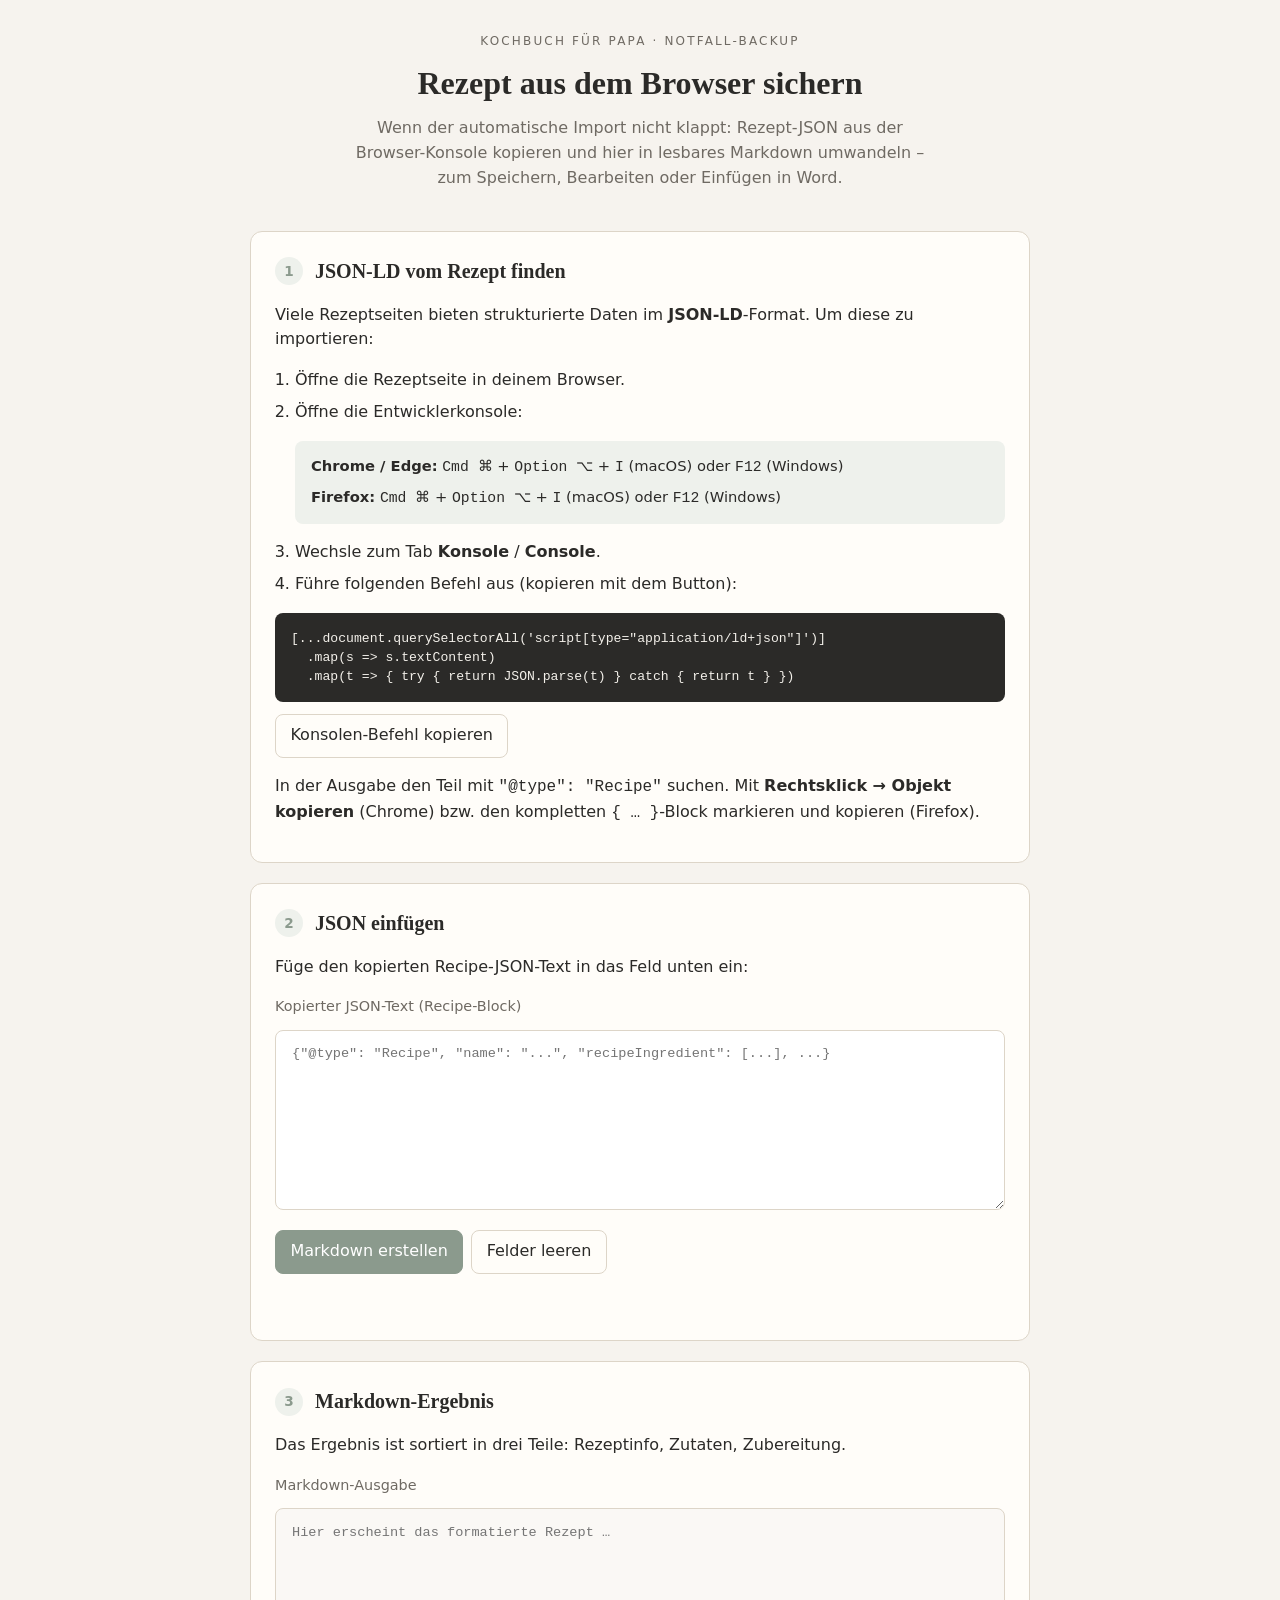
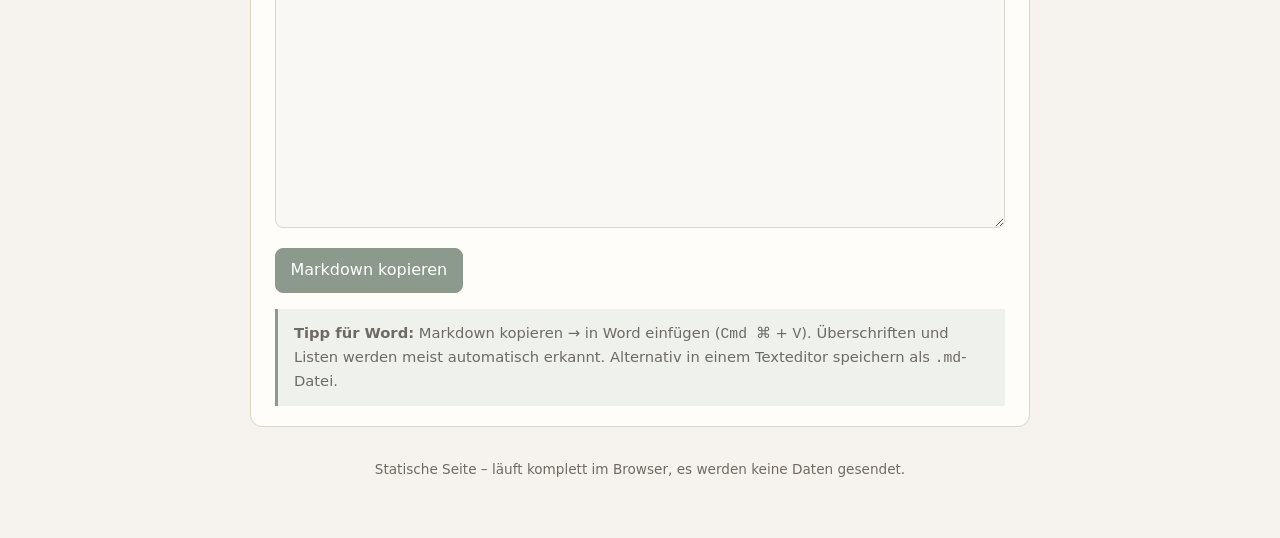
==== index.html @ ca0c9b5e "Rezept-Backup: JSON-LD zu Markdown im Browser. Statische Seite für GitHub Pages – ohne Backend, ohne" ====
<!DOCTYPE html>
<html lang="de">
<head>
  <meta charset="utf-8">
  <meta name="viewport" content="width=device-width, initial-scale=1">
  <title>Rezept-Backup – JSON zu Markdown</title>
  <meta name="description" content="Rezepte aus dem Browser als Markdown sichern – ohne Programmierkenntnisse.">
  <link rel="stylesheet" href="styles.css">
</head>
<body>
  <div class="page">
    <header>
      <p class="kicker">Kochbuch für Papa · Notfall-Backup</p>
      <h1>Rezept aus dem Browser sichern</h1>
      <p class="lead">
        Wenn der automatische Import nicht klappt: Rezept-JSON aus der Browser-Konsole kopieren
        und hier in lesbares Markdown umwandeln – zum Speichern, Bearbeiten oder Einfügen in Word.
      </p>
    </header>

    <section class="step-card" aria-labelledby="step1-title">
      <h2 id="step1-title"><span class="step-num">1</span> JSON-LD vom Rezept finden</h2>
      <p>
        Viele Rezeptseiten bieten strukturierte Daten im <strong>JSON-LD</strong>-Format.
        Um diese zu importieren:
      </p>
      <ol>
        <li>Öffne die Rezeptseite in deinem Browser.</li>
        <li>
          Öffne die Entwicklerkonsole:
          <div class="browser-hint">
            <div><strong>Chrome / Edge:</strong> <kbd>Cmd ⌘</kbd> + <kbd>Option ⌥</kbd> + <kbd>I</kbd> (macOS) oder <kbd>F12</kbd> (Windows)</div>
            <div><strong>Firefox:</strong> <kbd>Cmd ⌘</kbd> + <kbd>Option ⌥</kbd> + <kbd>I</kbd> (macOS) oder <kbd>F12</kbd> (Windows)</div>
          </div>
        </li>
        <li>Wechsle zum Tab <strong>Konsole</strong> / <strong>Console</strong>.</li>
        <li>Führe folgenden Befehl aus (kopieren mit dem Button):</li>
      </ol>
      <pre class="code-block" id="console-cmd">[...document.querySelectorAll('script[type="application/ld+json"]')]
  .map(s => s.textContent)
  .map(t => { try { return JSON.parse(t) } catch { return t } })</pre>
      <div class="copy-row">
        <button type="button" id="copy-cmd-btn">Konsolen-Befehl kopieren</button>
      </div>
      <p style="margin-top: 1rem;">
        In der Ausgabe den Teil mit <code>"@type": "Recipe"</code> suchen.
        Mit <strong>Rechtsklick → Objekt kopieren</strong> (Chrome) bzw. den kompletten
        <code>{ … }</code>-Block markieren und kopieren (Firefox).
      </p>
    </section>

    <section class="step-card" aria-labelledby="step2-title">
      <h2 id="step2-title"><span class="step-num">2</span> JSON einfügen</h2>
      <p>Füge den kopierten Recipe-JSON-Text in das Feld unten ein:</p>
      <label for="json-input">Kopierter JSON-Text (Recipe-Block)</label>
      <textarea id="json-input" placeholder='{"@type": "Recipe", "name": "...", "recipeIngredient": [...], ...}' spellcheck="false"></textarea>
      <div class="copy-row" style="margin-top: 0.75rem;">
        <button type="button" class="primary" id="convert-btn">Markdown erstellen</button>
        <button type="button" id="clear-btn">Felder leeren</button>
      </div>
      <p id="status" class="status" role="status" aria-live="polite"></p>
    </section>

    <section class="step-card" aria-labelledby="step3-title">
      <h2 id="step3-title"><span class="step-num">3</span> Markdown-Ergebnis</h2>
      <p>Das Ergebnis ist sortiert in drei Teile: Rezeptinfo, Zutaten, Zubereitung.</p>
      <label for="markdown-output">Markdown-Ausgabe</label>
      <textarea id="markdown-output" class="output" readonly placeholder="Hier erscheint das formatierte Rezept …" spellcheck="false"></textarea>
      <div class="copy-row" style="margin-top: 0.75rem;">
        <button type="button" class="primary" id="copy-md-btn">Markdown kopieren</button>
      </div>
      <div class="tip-box">
        <strong>Tipp für Word:</strong> Markdown kopieren → in Word einfügen (<kbd>Cmd ⌘</kbd> + <kbd>V</kbd>).
        Überschriften und Listen werden meist automatisch erkannt. Alternativ in einem
        Texteditor speichern als <code>.md</code>-Datei.
      </div>
    </section>

    <footer>
      Statische Seite – läuft komplett im Browser, es werden keine Daten gesendet.
    </footer>
  </div>
  <script src="app.js"></script>
</body>
</html>
---- styles.css ----
/* Rezept-Backup – skandinavisches, ruhiges Layout */

:root {
  --bg: #f6f3ee;
  --paper: #fffdf9;
  --ink: #2b2a28;
  --muted: #6f6a63;
  --accent: #8b9a8d;
  --line: #ddd5c8;
  --step: #eef1ec;
  --error: #9b4d4d;
  --ok: #5a735f;
}

* {
  box-sizing: border-box;
}

body {
  margin: 0;
  font-family: "Segoe UI", system-ui, -apple-system, sans-serif;
  font-size: 16px;
  line-height: 1.55;
  color: var(--ink);
  background: var(--bg);
}

.page {
  max-width: 820px;
  margin: 0 auto;
  padding: 2rem 1.25rem 4rem;
}

header {
  text-align: center;
  margin-bottom: 2.5rem;
}

header p.kicker {
  margin: 0 0 0.5rem;
  font-size: 0.75rem;
  letter-spacing: 0.18em;
  text-transform: uppercase;
  color: var(--muted);
}

header h1 {
  margin: 0 0 0.5rem;
  font-family: Georgia, "Times New Roman", serif;
  font-size: 2rem;
  font-weight: 600;
}

header .lead {
  margin: 0;
  color: var(--muted);
  max-width: 36rem;
  margin-inline: auto;
}

.step-card {
  background: var(--paper);
  border: 1px solid var(--line);
  border-radius: 12px;
  padding: 1.5rem 1.5rem 1.25rem;
  margin-bottom: 1.25rem;
}

.step-card h2 {
  margin: 0 0 1rem;
  font-family: Georgia, "Times New Roman", serif;
  font-size: 1.25rem;
  display: flex;
  align-items: center;
  gap: 0.75rem;
}

.step-num {
  display: inline-flex;
  align-items: center;
  justify-content: center;
  width: 1.75rem;
  height: 1.75rem;
  border-radius: 999px;
  background: var(--step);
  color: var(--accent);
  font-family: "Segoe UI", system-ui, sans-serif;
  font-size: 0.85rem;
  font-weight: 600;
  flex-shrink: 0;
}

.step-card ol,
.step-card ul {
  margin: 0.75rem 0 0;
  padding-left: 1.25rem;
}

.step-card li {
  margin-bottom: 0.45rem;
}

.browser-hint {
  display: grid;
  gap: 0.5rem;
  margin: 1rem 0;
  padding: 0.85rem 1rem;
  background: var(--step);
  border-radius: 8px;
  font-size: 0.92rem;
}

.browser-hint strong {
  color: var(--ink);
}

pre.code-block {
  margin: 1rem 0 0.75rem;
  padding: 1rem;
  background: #2b2a28;
  color: #f3f0ea;
  border-radius: 8px;
  overflow-x: auto;
  font-size: 0.82rem;
  line-height: 1.45;
}

.copy-row {
  display: flex;
  flex-wrap: wrap;
  gap: 0.5rem;
  margin-top: 0.5rem;
}

button {
  font: inherit;
  cursor: pointer;
  border: 1px solid var(--line);
  background: var(--paper);
  color: var(--ink);
  border-radius: 8px;
  padding: 0.55rem 0.9rem;
}

button.primary {
  background: var(--accent);
  border-color: var(--accent);
  color: #fff;
}

button:hover {
  filter: brightness(0.97);
}

button.primary:hover {
  filter: brightness(1.05);
}

textarea {
  width: 100%;
  min-height: 180px;
  margin-top: 0.75rem;
  padding: 0.85rem 1rem;
  border: 1px solid var(--line);
  border-radius: 8px;
  font-family: ui-monospace, "SF Mono", Menlo, monospace;
  font-size: 0.85rem;
  line-height: 1.45;
  resize: vertical;
  background: #fff;
}

textarea.output {
  min-height: 320px;
  background: #faf8f5;
}

label {
  display: block;
  margin-top: 0.75rem;
  font-size: 0.9rem;
  color: var(--muted);
}

.status {
  margin-top: 0.75rem;
  font-size: 0.9rem;
  min-height: 1.25rem;
}

.status.error {
  color: var(--error);
}

.status.ok {
  color: var(--ok);
}

.tip-box {
  margin-top: 1rem;
  padding: 0.85rem 1rem;
  border-left: 3px solid var(--accent);
  background: var(--step);
  font-size: 0.92rem;
  color: var(--muted);
}

footer {
  margin-top: 2rem;
  text-align: center;
  font-size: 0.85rem;
  color: var(--muted);
}

@media (max-width: 600px) {
  .page {
    padding-inline: 1rem;
  }

  header h1 {
    font-size: 1.6rem;
  }
}
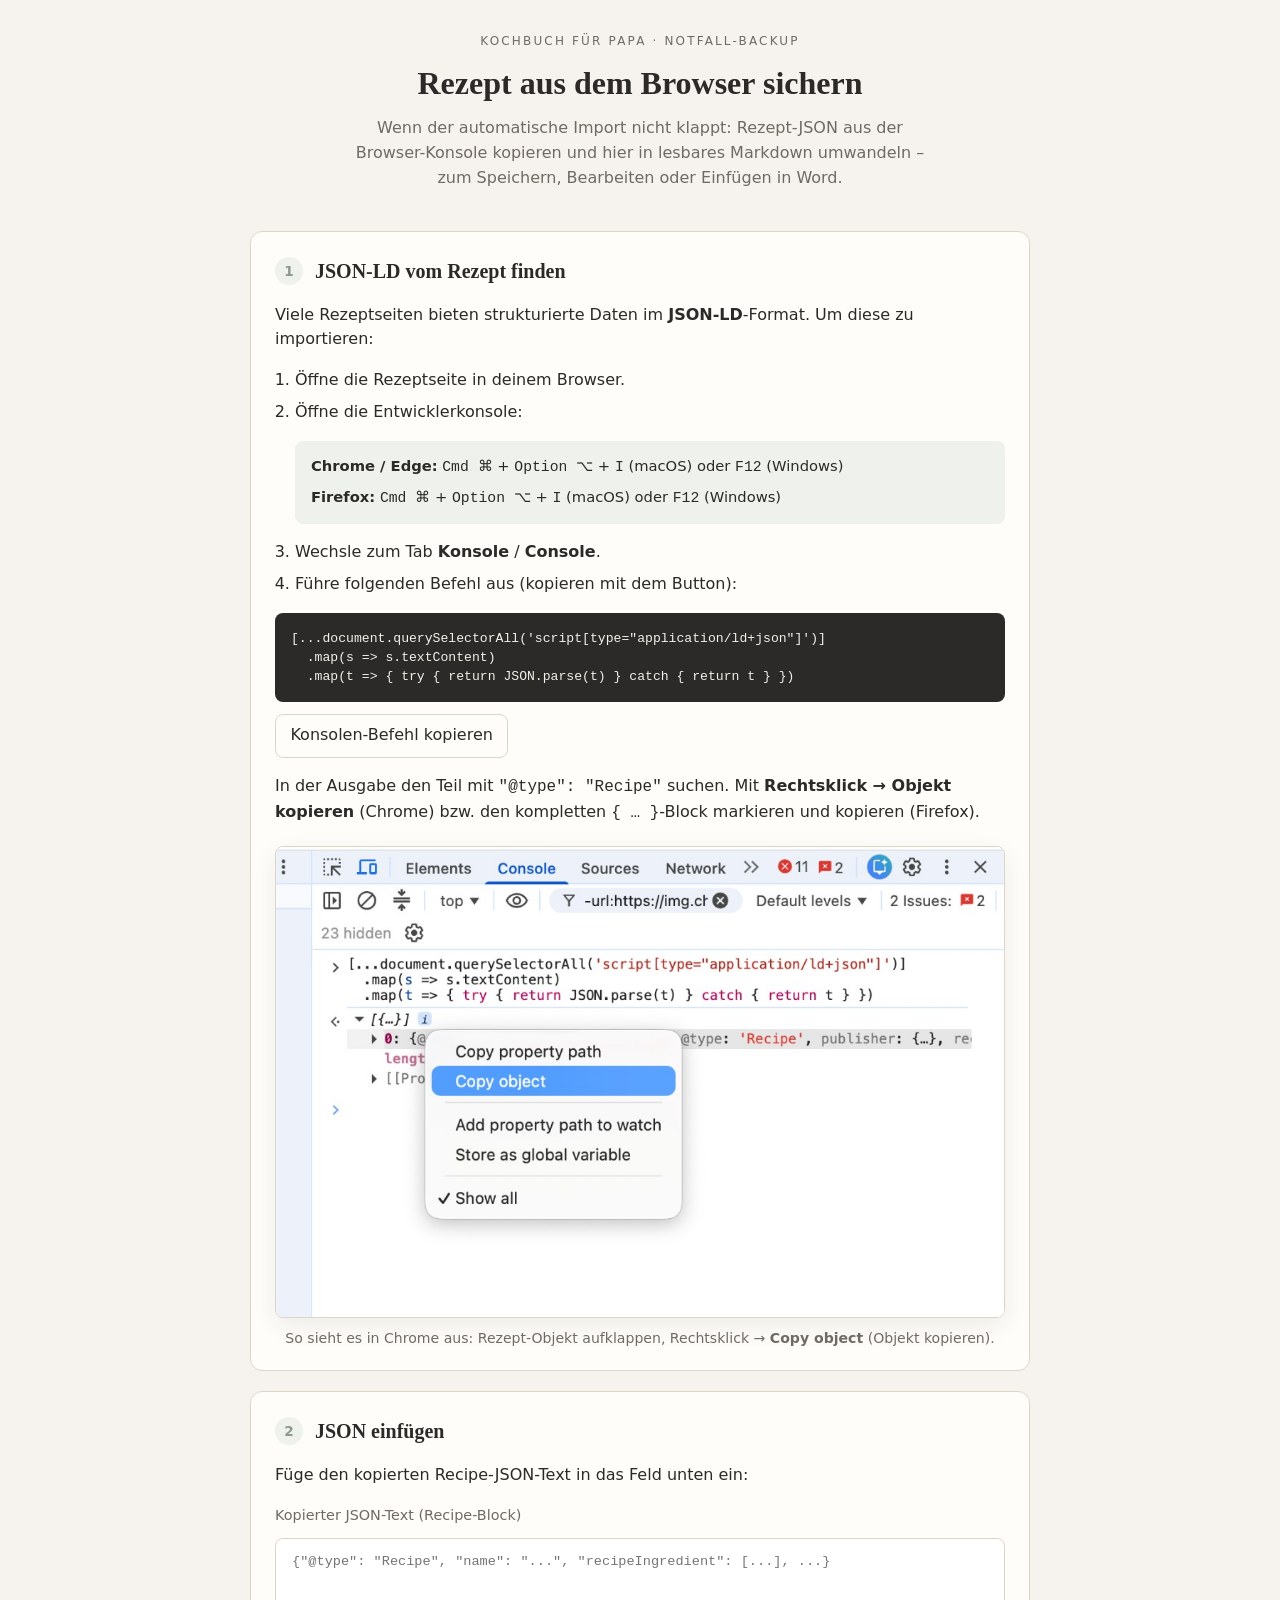
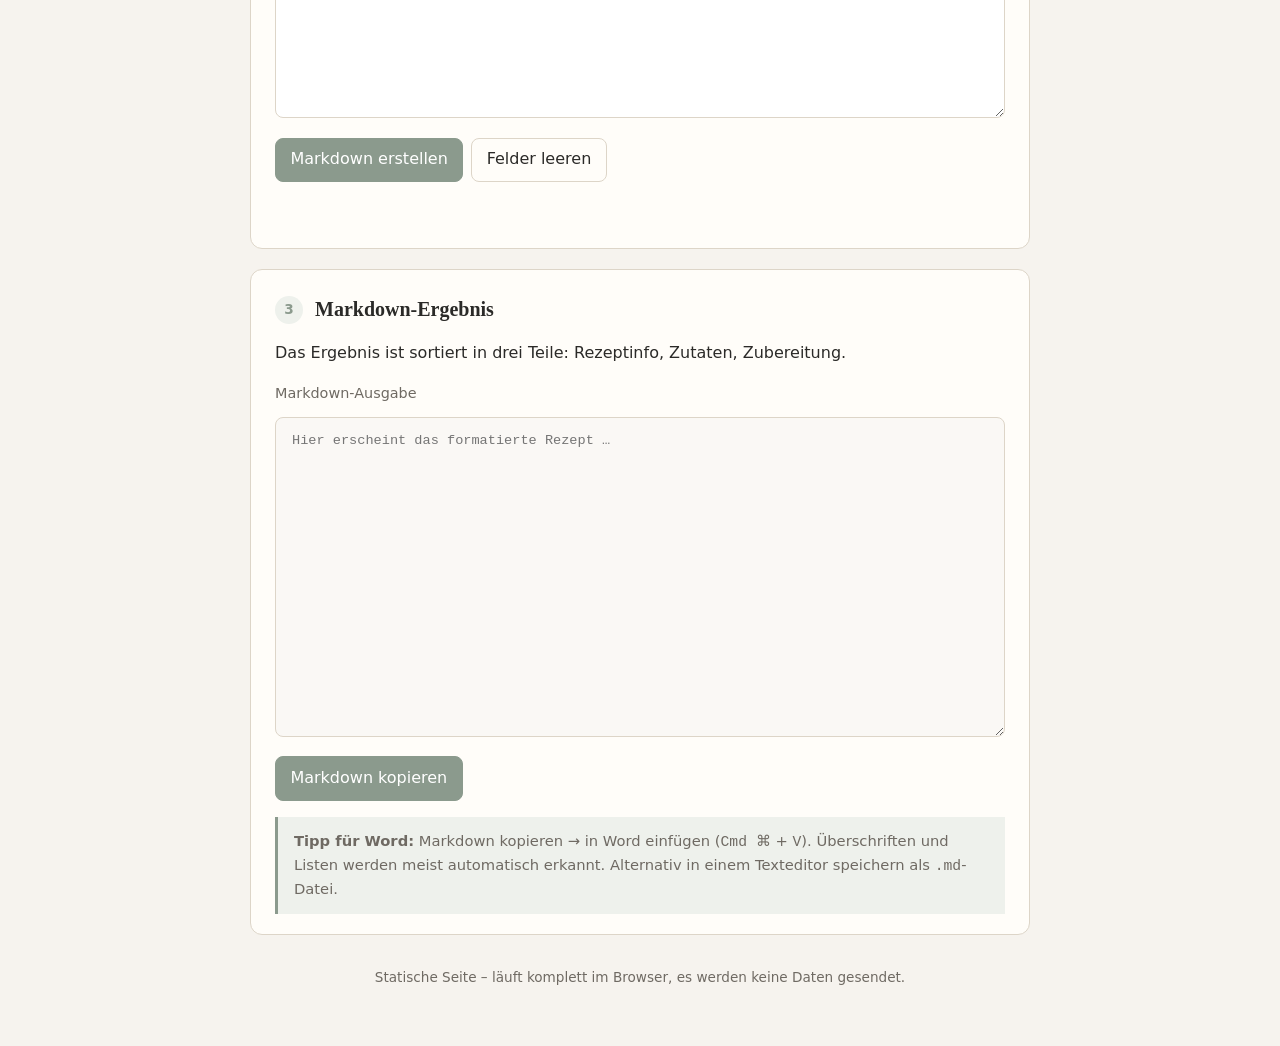
==== commit 5b4ed32d: "Screenshot zur Konsolen-Anleitung in Schritt 1 ergänzen. Zeigt visuell, wie das Rezept-Objekt per Re" ====
--- a/index.html
+++ b/index.html
@@ -47,6 +47,19 @@
         Mit <strong>Rechtsklick → Objekt kopieren</strong> (Chrome) bzw. den kompletten
         <code>{ … }</code>-Block markieren und kopieren (Firefox).
       </p>
+      <figure class="screenshot">
+        <img
+          src="images/konsole-kopieren.png"
+          alt="Chrome-Konsole: Rezept-Objekt aufklappen und per Rechtsklick „Copy object“ wählen"
+          width="1200"
+          height="675"
+          loading="lazy"
+        >
+        <figcaption>
+          So sieht es in Chrome aus: Rezept-Objekt aufklappen, Rechtsklick →
+          <strong>Copy object</strong> (Objekt kopieren).
+        </figcaption>
+      </figure>
     </section>
 
     <section class="step-card" aria-labelledby="step2-title">
--- a/styles.css
+++ b/styles.css
@@ -205,6 +205,27 @@
   color: var(--muted);
 }
 
+.screenshot {
+  margin: 1.25rem 0 0;
+  padding: 0;
+}
+
+.screenshot img {
+  display: block;
+  width: 100%;
+  height: auto;
+  border: 1px solid var(--line);
+  border-radius: 8px;
+  box-shadow: 0 8px 24px rgba(43, 42, 40, 0.08);
+}
+
+.screenshot figcaption {
+  margin-top: 0.65rem;
+  font-size: 0.88rem;
+  color: var(--muted);
+  text-align: center;
+}
+
 footer {
   margin-top: 2rem;
   text-align: center;
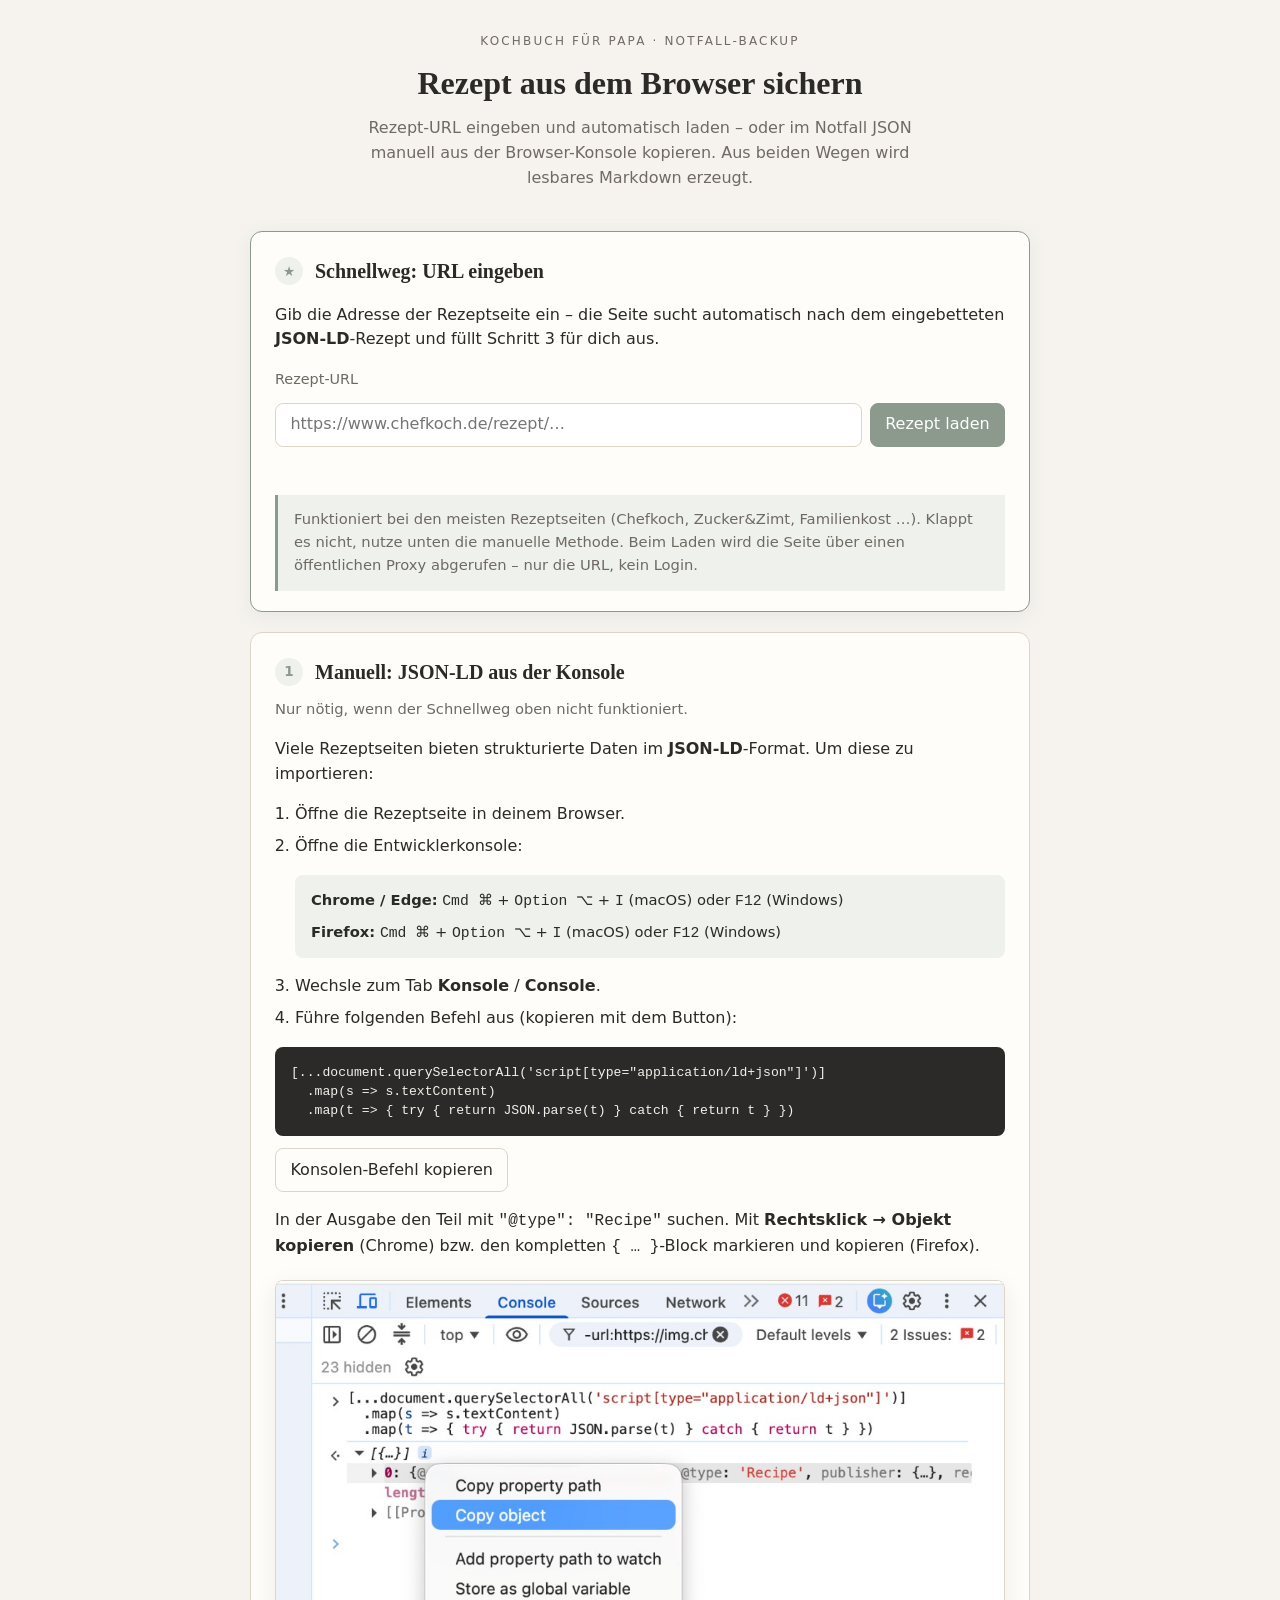
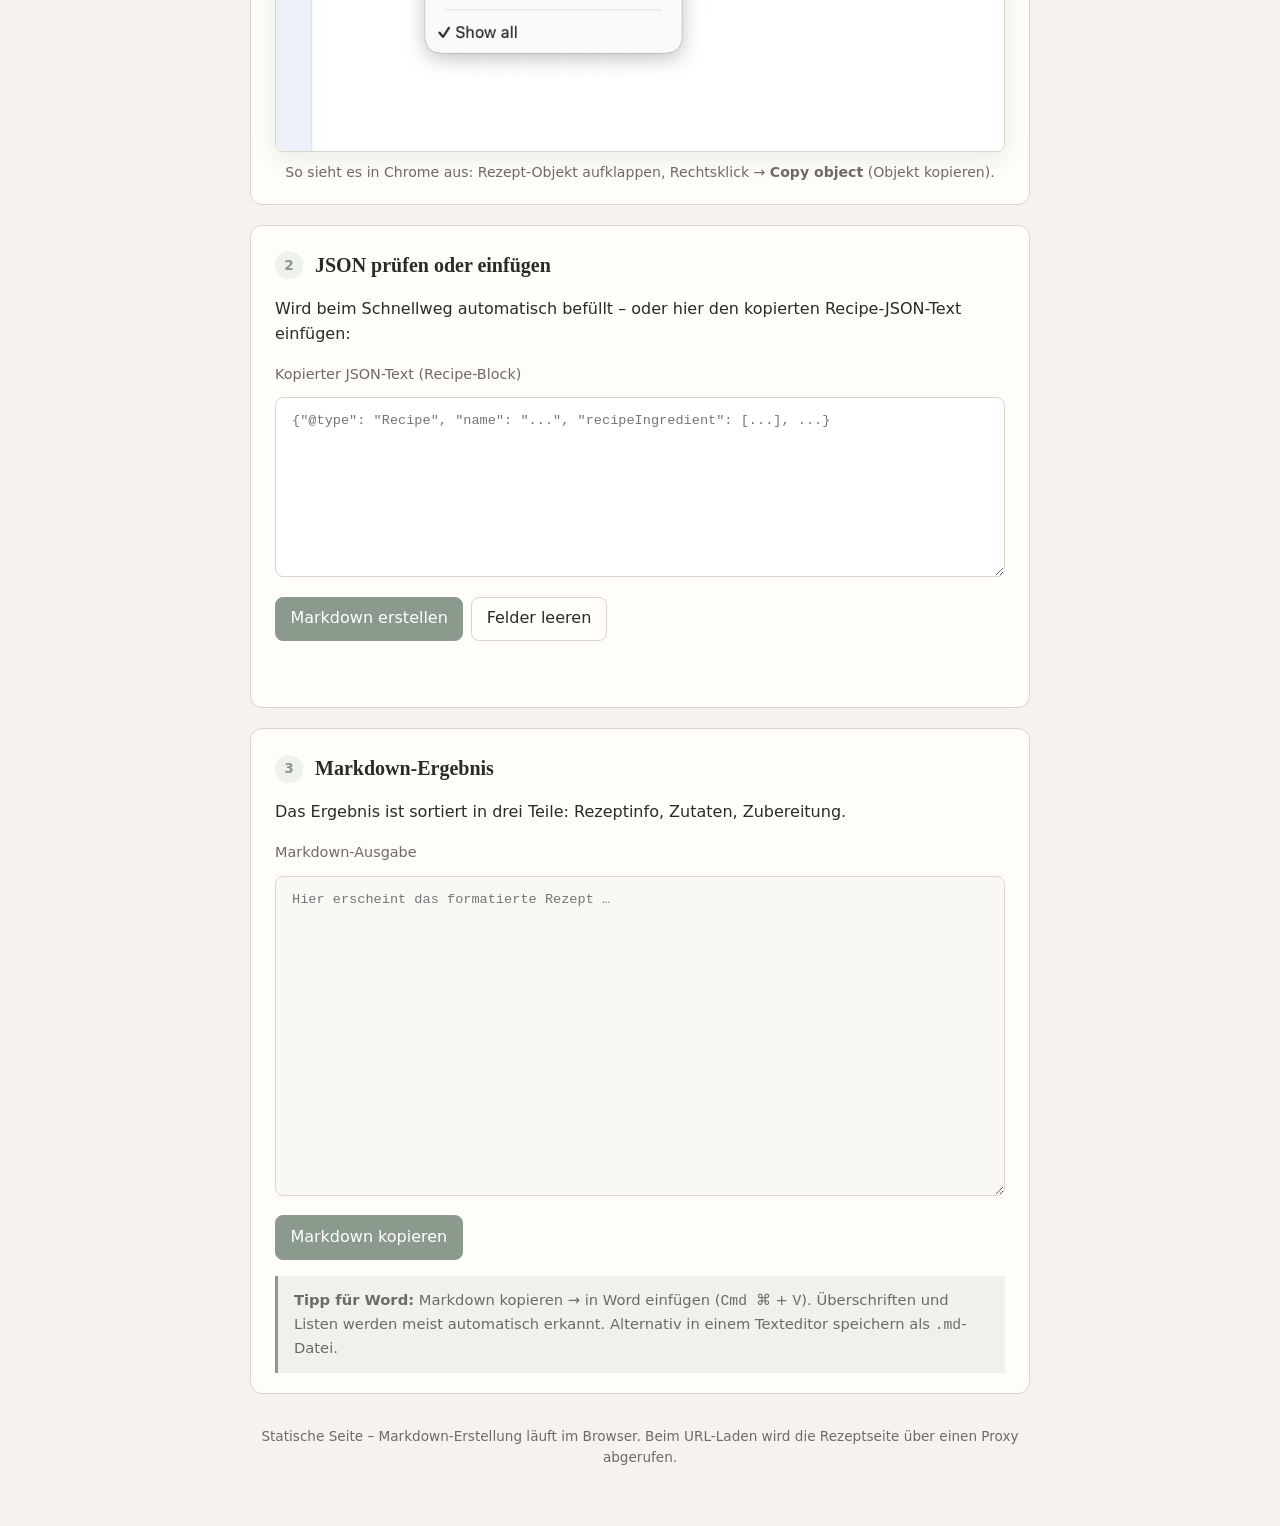
==== commit e91892ed: "URL-Schnellweg: Rezept automatisch aus Rezeptseite laden. Sucht JSON-LD per Proxy, füllt JSON-Feld u" ====
--- a/index.html
+++ b/index.html
@@ -13,13 +13,39 @@
       <p class="kicker">Kochbuch für Papa · Notfall-Backup</p>
       <h1>Rezept aus dem Browser sichern</h1>
       <p class="lead">
-        Wenn der automatische Import nicht klappt: Rezept-JSON aus der Browser-Konsole kopieren
-        und hier in lesbares Markdown umwandeln – zum Speichern, Bearbeiten oder Einfügen in Word.
+        Rezept-URL eingeben und automatisch laden – oder im Notfall JSON manuell aus der
+        Browser-Konsole kopieren. Aus beiden Wegen wird lesbares Markdown erzeugt.
       </p>
     </header>
 
+    <section class="step-card step-card-highlight" aria-labelledby="step-quick-title">
+      <h2 id="step-quick-title"><span class="step-num">★</span> Schnellweg: URL eingeben</h2>
+      <p>
+        Gib die Adresse der Rezeptseite ein – die Seite sucht automatisch nach dem
+        eingebetteten <strong>JSON-LD</strong>-Rezept und füllt Schritt 3 für dich aus.
+      </p>
+      <label for="url-input">Rezept-URL</label>
+      <div class="url-row">
+        <input
+          type="url"
+          id="url-input"
+          placeholder="https://www.chefkoch.de/rezept/…"
+          spellcheck="false"
+          inputmode="url"
+        >
+        <button type="button" class="primary" id="fetch-url-btn">Rezept laden</button>
+      </div>
+      <p id="url-status" class="status" role="status" aria-live="polite"></p>
+      <div class="tip-box">
+        Funktioniert bei den meisten Rezeptseiten (Chefkoch, Zucker&Zimt, Familienkost …).
+        Klappt es nicht, nutze unten die manuelle Methode. Beim Laden wird die Seite über
+        einen öffentlichen Proxy abgerufen – nur die URL, kein Login.
+      </div>
+    </section>
+
     <section class="step-card" aria-labelledby="step1-title">
-      <h2 id="step1-title"><span class="step-num">1</span> JSON-LD vom Rezept finden</h2>
+      <h2 id="step1-title"><span class="step-num">1</span> Manuell: JSON-LD aus der Konsole</h2>
+      <p class="step-note">Nur nötig, wenn der Schnellweg oben nicht funktioniert.</p>
       <p>
         Viele Rezeptseiten bieten strukturierte Daten im <strong>JSON-LD</strong>-Format.
         Um diese zu importieren:
@@ -51,8 +77,6 @@
         <img
           src="images/konsole-kopieren.png"
           alt="Chrome-Konsole: Rezept-Objekt aufklappen und per Rechtsklick „Copy object“ wählen"
-          width="1200"
-          height="675"
           loading="lazy"
         >
         <figcaption>
@@ -63,8 +87,8 @@
     </section>
 
     <section class="step-card" aria-labelledby="step2-title">
-      <h2 id="step2-title"><span class="step-num">2</span> JSON einfügen</h2>
-      <p>Füge den kopierten Recipe-JSON-Text in das Feld unten ein:</p>
+      <h2 id="step2-title"><span class="step-num">2</span> JSON prüfen oder einfügen</h2>
+      <p>Wird beim Schnellweg automatisch befüllt – oder hier den kopierten Recipe-JSON-Text einfügen:</p>
       <label for="json-input">Kopierter JSON-Text (Recipe-Block)</label>
       <textarea id="json-input" placeholder='{"@type": "Recipe", "name": "...", "recipeIngredient": [...], ...}' spellcheck="false"></textarea>
       <div class="copy-row" style="margin-top: 0.75rem;">
@@ -90,7 +114,8 @@
     </section>
 
     <footer>
-      Statische Seite – läuft komplett im Browser, es werden keine Daten gesendet.
+      Statische Seite – Markdown-Erstellung läuft im Browser. Beim URL-Laden wird die
+      Rezeptseite über einen Proxy abgerufen.
     </footer>
   </div>
   <script src="app.js"></script>
--- a/styles.css
+++ b/styles.css
@@ -64,6 +64,48 @@
   border-radius: 12px;
   padding: 1.5rem 1.5rem 1.25rem;
   margin-bottom: 1.25rem;
+}
+
+.step-card-highlight {
+  border-color: var(--accent);
+  box-shadow: 0 4px 18px rgba(139, 154, 141, 0.12);
+}
+
+.step-note {
+  margin: -0.35rem 0 0.75rem;
+  font-size: 0.92rem;
+  color: var(--muted);
+}
+
+.url-row {
+  display: flex;
+  flex-wrap: wrap;
+  gap: 0.5rem;
+  margin-top: 0.75rem;
+}
+
+.url-row input {
+  flex: 1 1 16rem;
+  min-width: 0;
+  padding: 0.55rem 0.9rem;
+  border: 1px solid var(--line);
+  border-radius: 8px;
+  font: inherit;
+  background: #fff;
+}
+
+.url-row input:focus {
+  outline: 2px solid rgba(139, 154, 141, 0.35);
+  border-color: var(--accent);
+}
+
+.url-row button {
+  flex: 0 0 auto;
+}
+
+button:disabled {
+  opacity: 0.65;
+  cursor: wait;
 }
 
 .step-card h2 {
@@ -208,11 +250,13 @@
 .screenshot {
   margin: 1.25rem 0 0;
   padding: 0;
+  max-width: 100%;
 }
 
 .screenshot img {
   display: block;
-  width: 100%;
+  max-width: 100%;
+  width: auto;
   height: auto;
   border: 1px solid var(--line);
   border-radius: 8px;
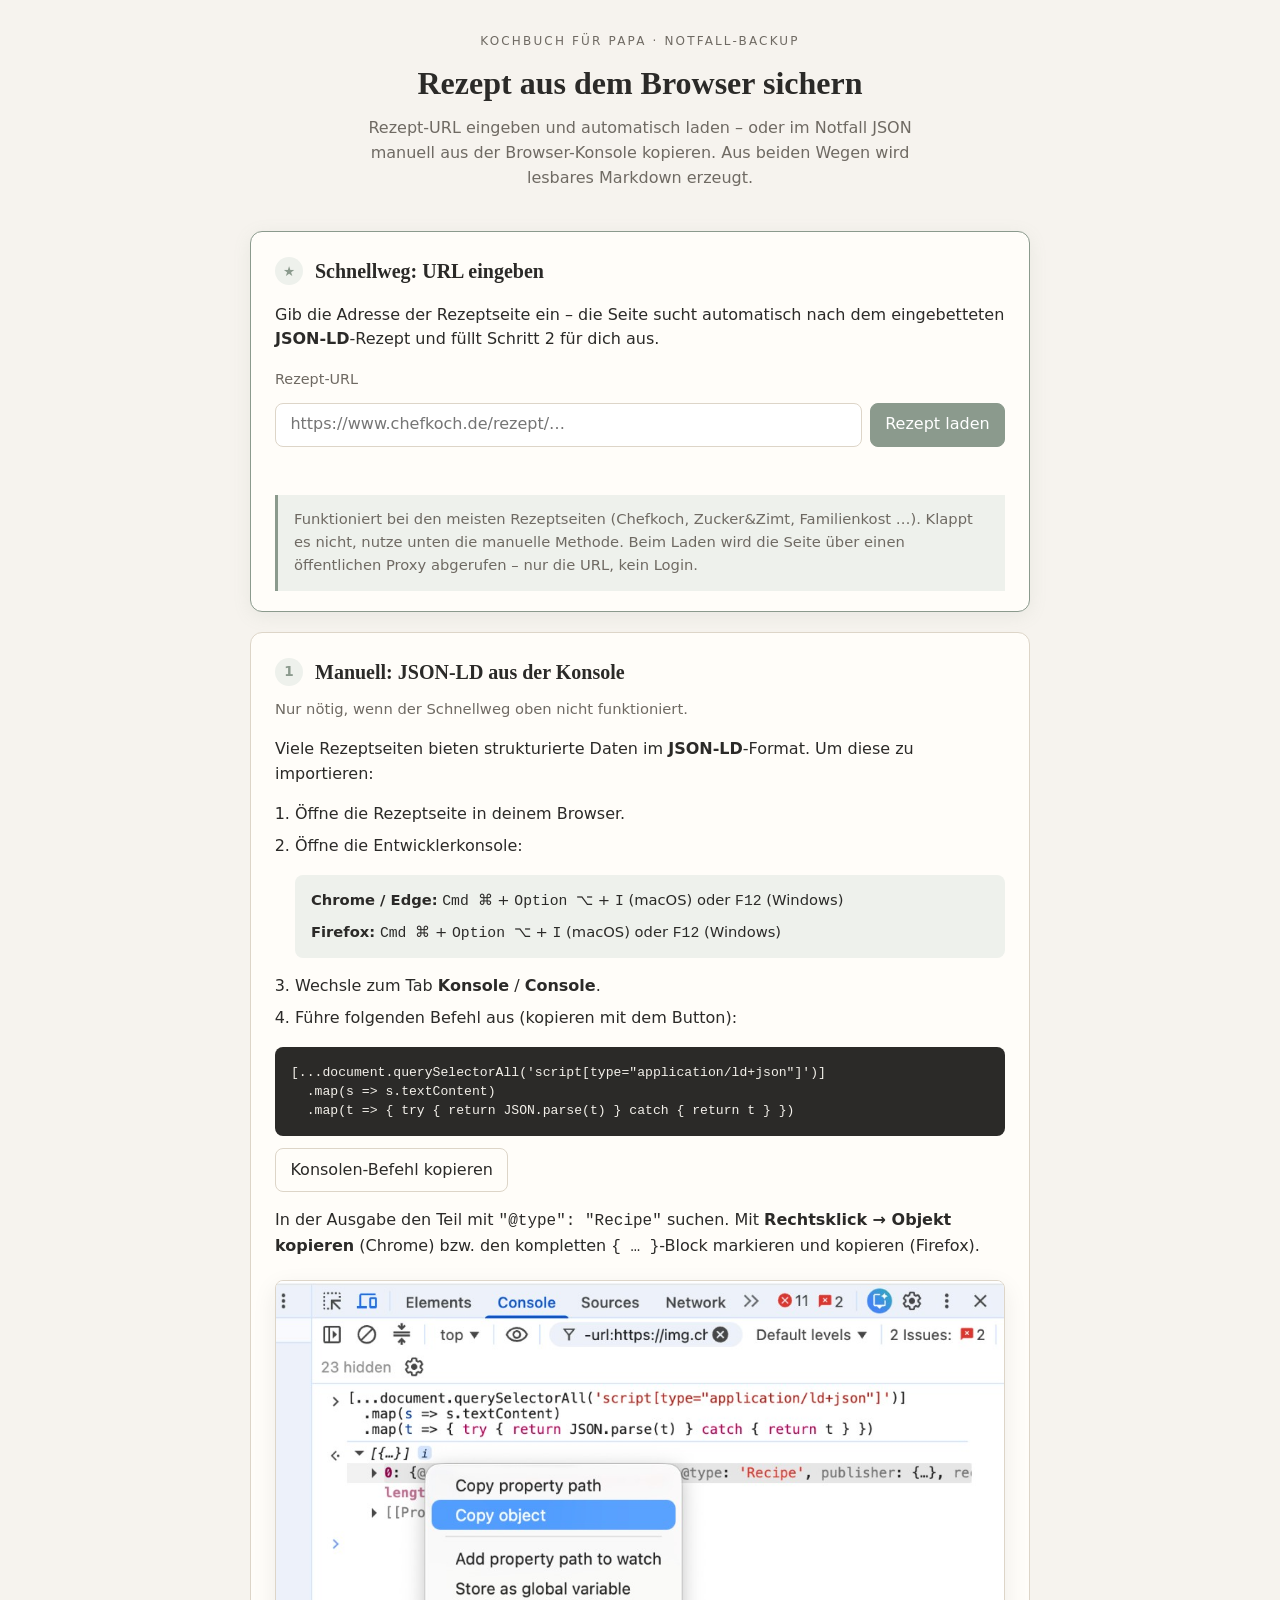
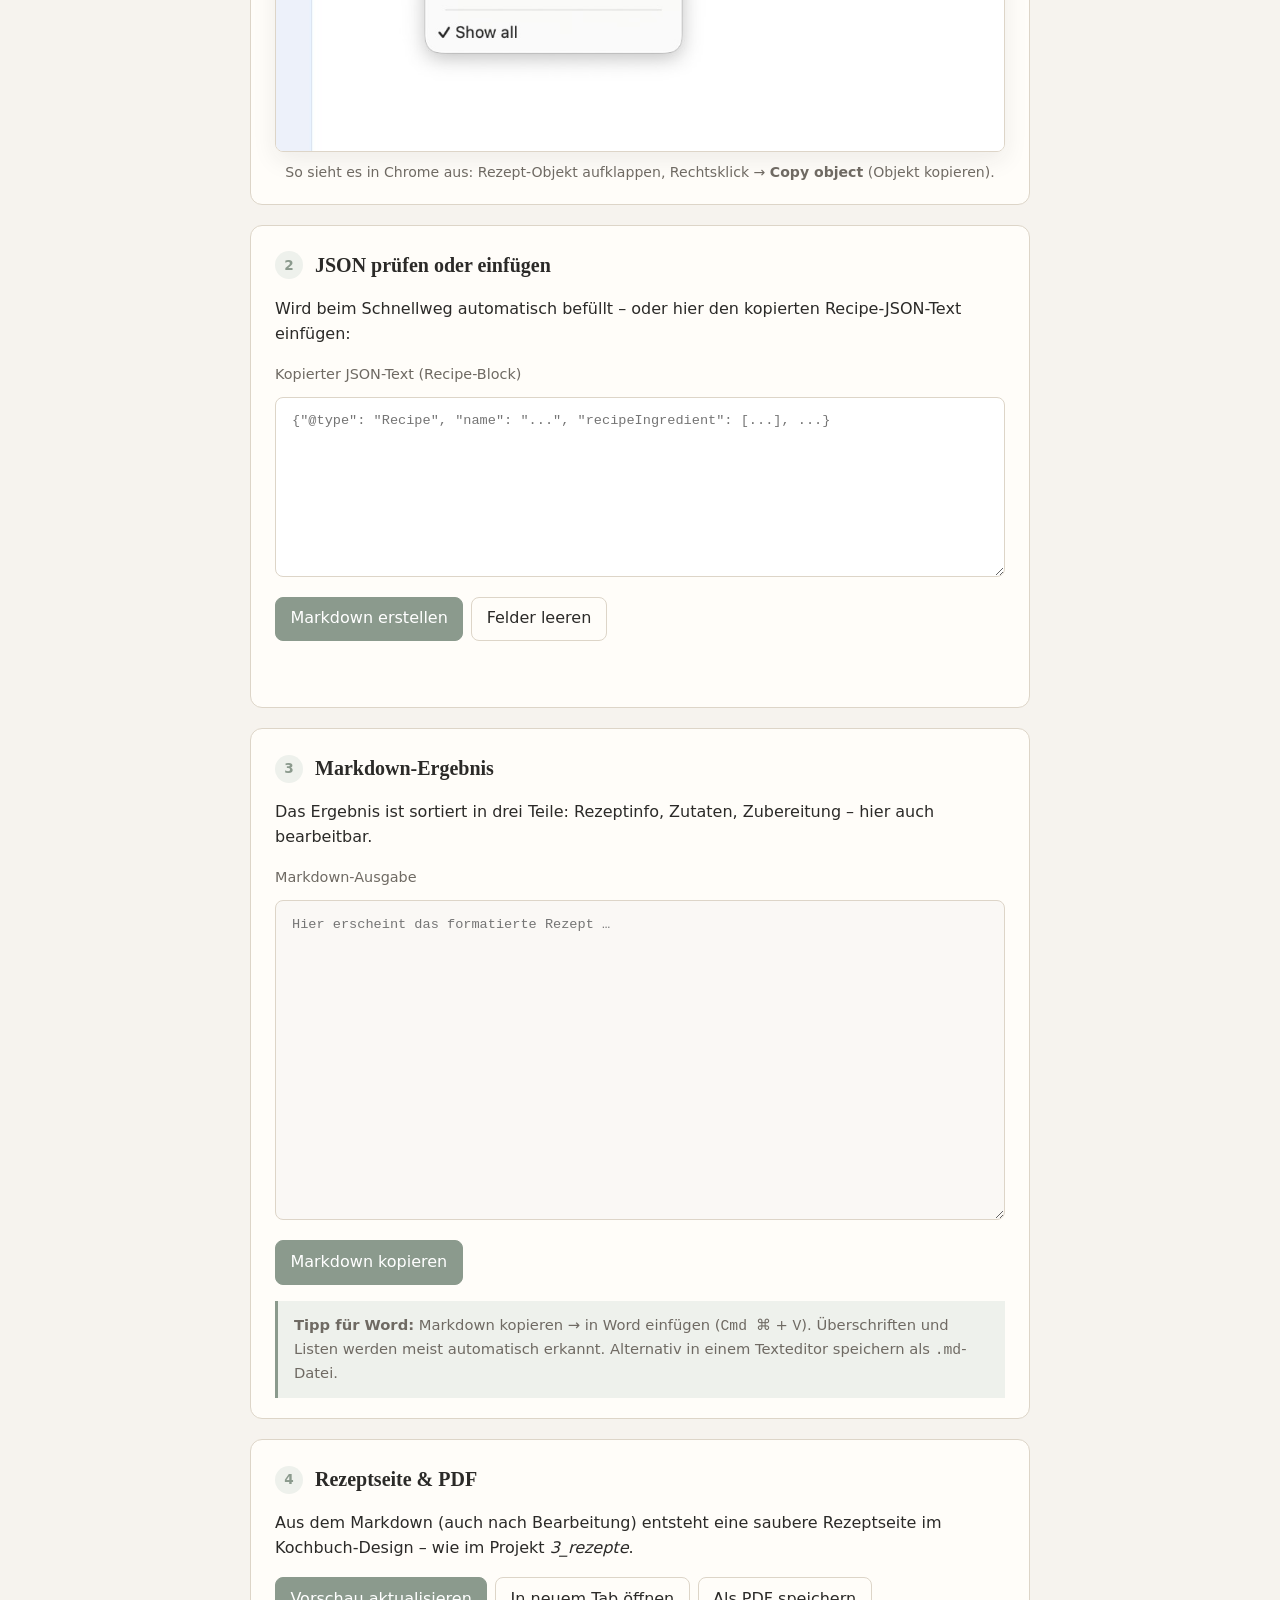
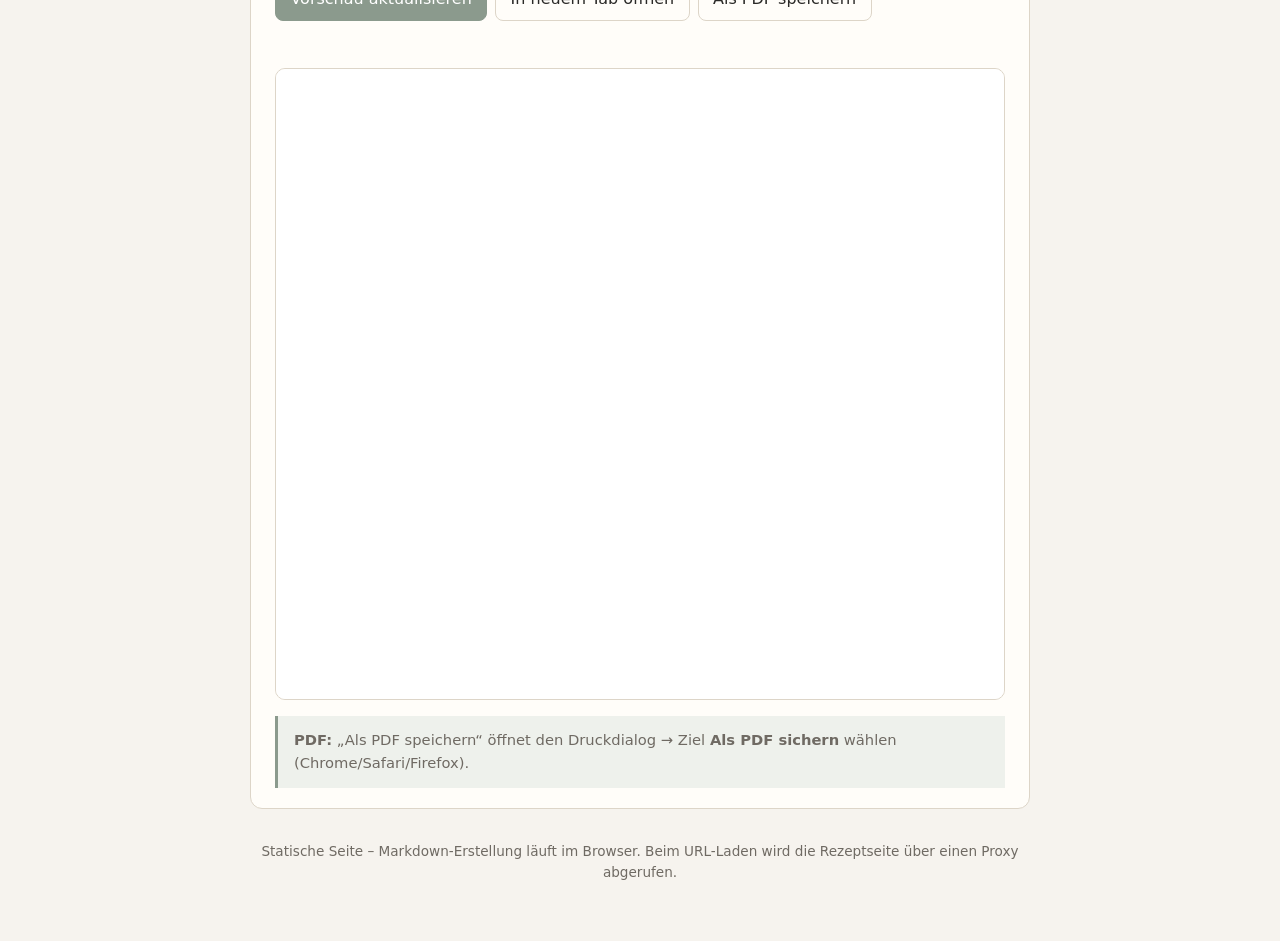
==== commit 1486fa7d: "Schritt 4: Rezeptvorschau und PDF-Export aus Markdown. Rendert bearbeitetes Markdown als Kochbuch-Se" ====
--- a/index.html
+++ b/index.html
@@ -22,7 +22,7 @@
       <h2 id="step-quick-title"><span class="step-num">★</span> Schnellweg: URL eingeben</h2>
       <p>
         Gib die Adresse der Rezeptseite ein – die Seite sucht automatisch nach dem
-        eingebetteten <strong>JSON-LD</strong>-Rezept und füllt Schritt 3 für dich aus.
+        eingebetteten <strong>JSON-LD</strong>-Rezept und füllt Schritt 2 für dich aus.
       </p>
       <label for="url-input">Rezept-URL</label>
       <div class="url-row">
@@ -100,9 +100,9 @@
 
     <section class="step-card" aria-labelledby="step3-title">
       <h2 id="step3-title"><span class="step-num">3</span> Markdown-Ergebnis</h2>
-      <p>Das Ergebnis ist sortiert in drei Teile: Rezeptinfo, Zutaten, Zubereitung.</p>
+      <p>Das Ergebnis ist sortiert in drei Teile: Rezeptinfo, Zutaten, Zubereitung – hier auch bearbeitbar.</p>
       <label for="markdown-output">Markdown-Ausgabe</label>
-      <textarea id="markdown-output" class="output" readonly placeholder="Hier erscheint das formatierte Rezept …" spellcheck="false"></textarea>
+      <textarea id="markdown-output" class="output" placeholder="Hier erscheint das formatierte Rezept …" spellcheck="false"></textarea>
       <div class="copy-row" style="margin-top: 0.75rem;">
         <button type="button" class="primary" id="copy-md-btn">Markdown kopieren</button>
       </div>
@@ -113,11 +113,37 @@
       </div>
     </section>
 
+    <section class="step-card" aria-labelledby="step4-title">
+      <h2 id="step4-title"><span class="step-num">4</span> Rezeptseite &amp; PDF</h2>
+      <p>
+        Aus dem Markdown (auch nach Bearbeitung) entsteht eine saubere Rezeptseite im
+        Kochbuch-Design – wie im Projekt <em>3_rezepte</em>.
+      </p>
+      <div class="copy-row">
+        <button type="button" class="primary" id="preview-update-btn">Vorschau aktualisieren</button>
+        <button type="button" id="preview-tab-btn">In neuem Tab öffnen</button>
+        <button type="button" id="preview-pdf-btn">Als PDF speichern</button>
+      </div>
+      <p id="preview-status" class="status" role="status" aria-live="polite"></p>
+      <div class="preview-frame-wrap">
+        <iframe
+          id="preview-frame"
+          title="Rezeptvorschau"
+          sandbox="allow-same-origin allow-modals"
+        ></iframe>
+      </div>
+      <div class="tip-box">
+        <strong>PDF:</strong> „Als PDF speichern“ öffnet den Druckdialog → Ziel
+        <strong>Als PDF sichern</strong> wählen (Chrome/Safari/Firefox).
+      </div>
+    </section>
+
     <footer>
       Statische Seite – Markdown-Erstellung läuft im Browser. Beim URL-Laden wird die
       Rezeptseite über einen Proxy abgerufen.
     </footer>
   </div>
+  <script src="preview.js"></script>
   <script src="app.js"></script>
 </body>
 </html>
--- a/styles.css
+++ b/styles.css
@@ -270,6 +270,24 @@
   text-align: center;
 }
 
+.preview-frame-wrap {
+  margin-top: 0.85rem;
+  border: 1px solid var(--line);
+  border-radius: 10px;
+  overflow: hidden;
+  background: #faf8f5;
+  min-height: 420px;
+}
+
+#preview-frame {
+  display: block;
+  width: 100%;
+  min-height: 420px;
+  height: 70vh;
+  border: 0;
+  background: #fff;
+}
+
 footer {
   margin-top: 2rem;
   text-align: center;
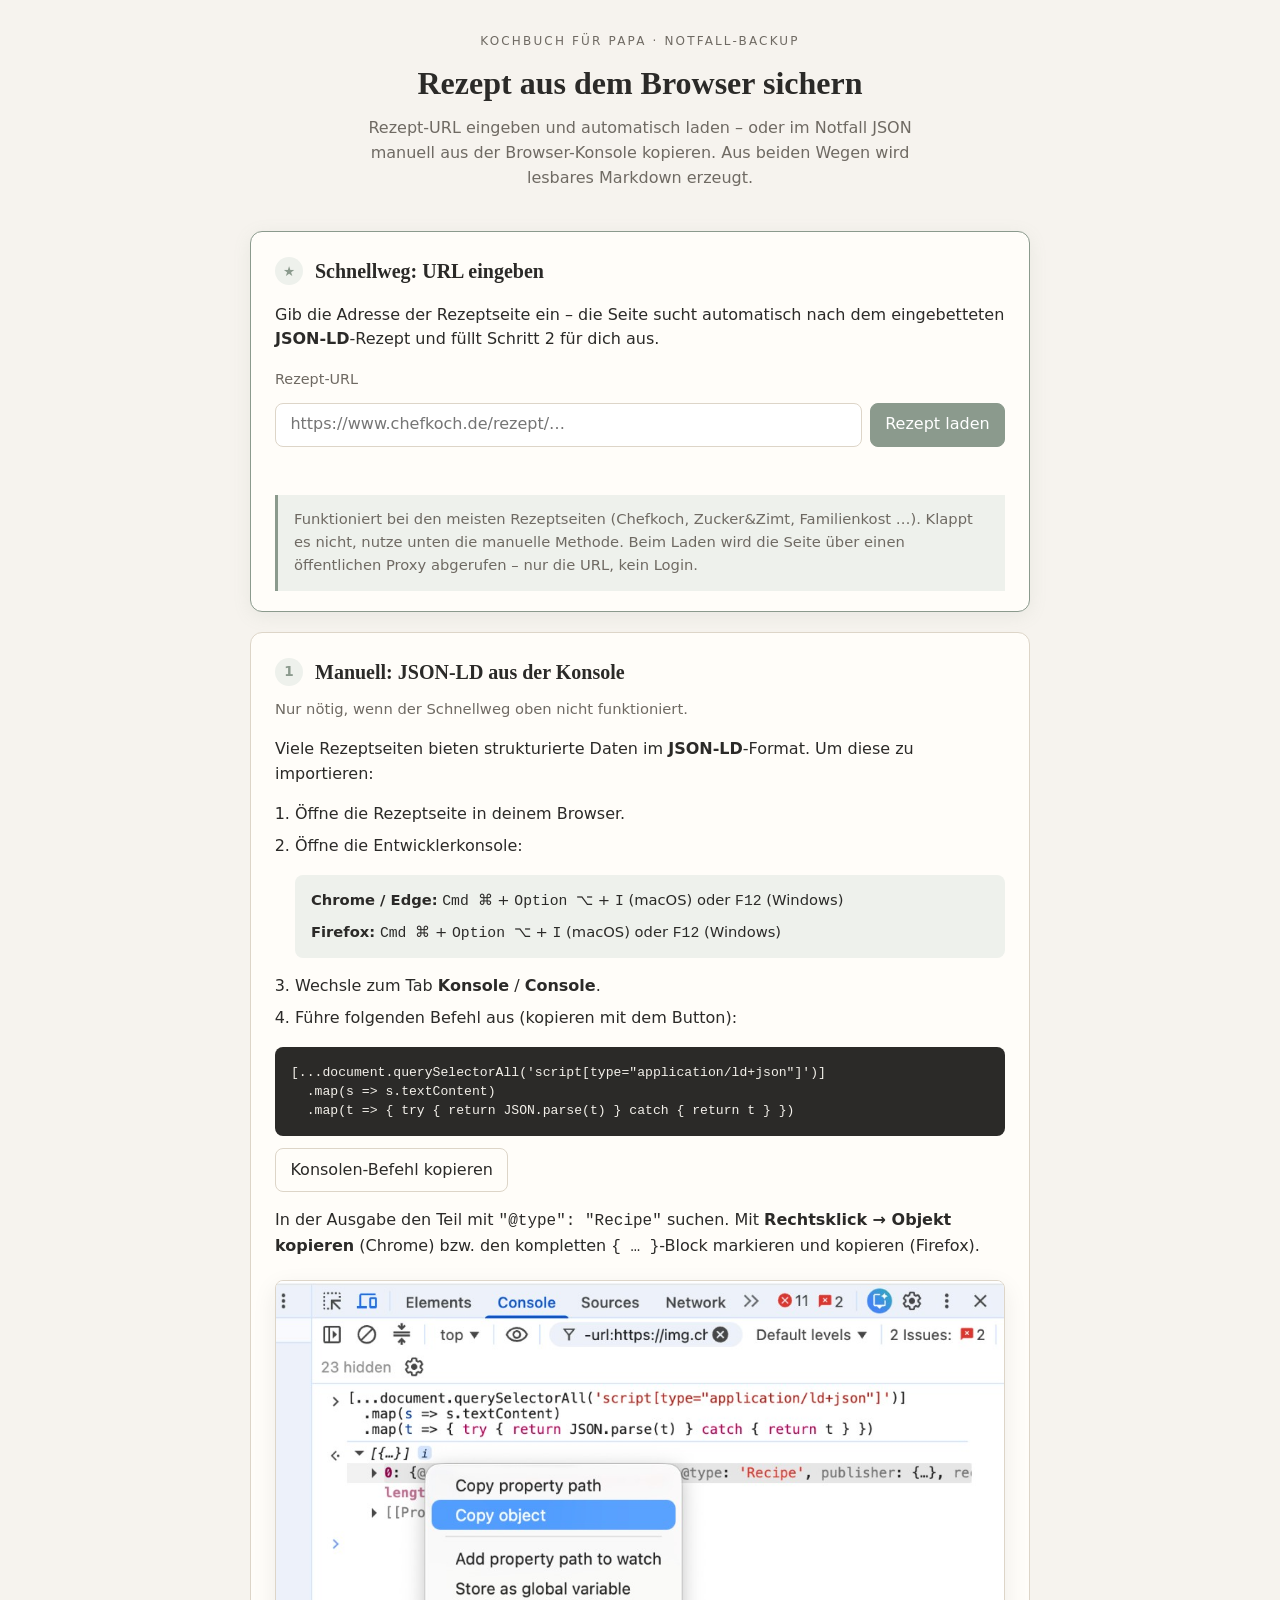
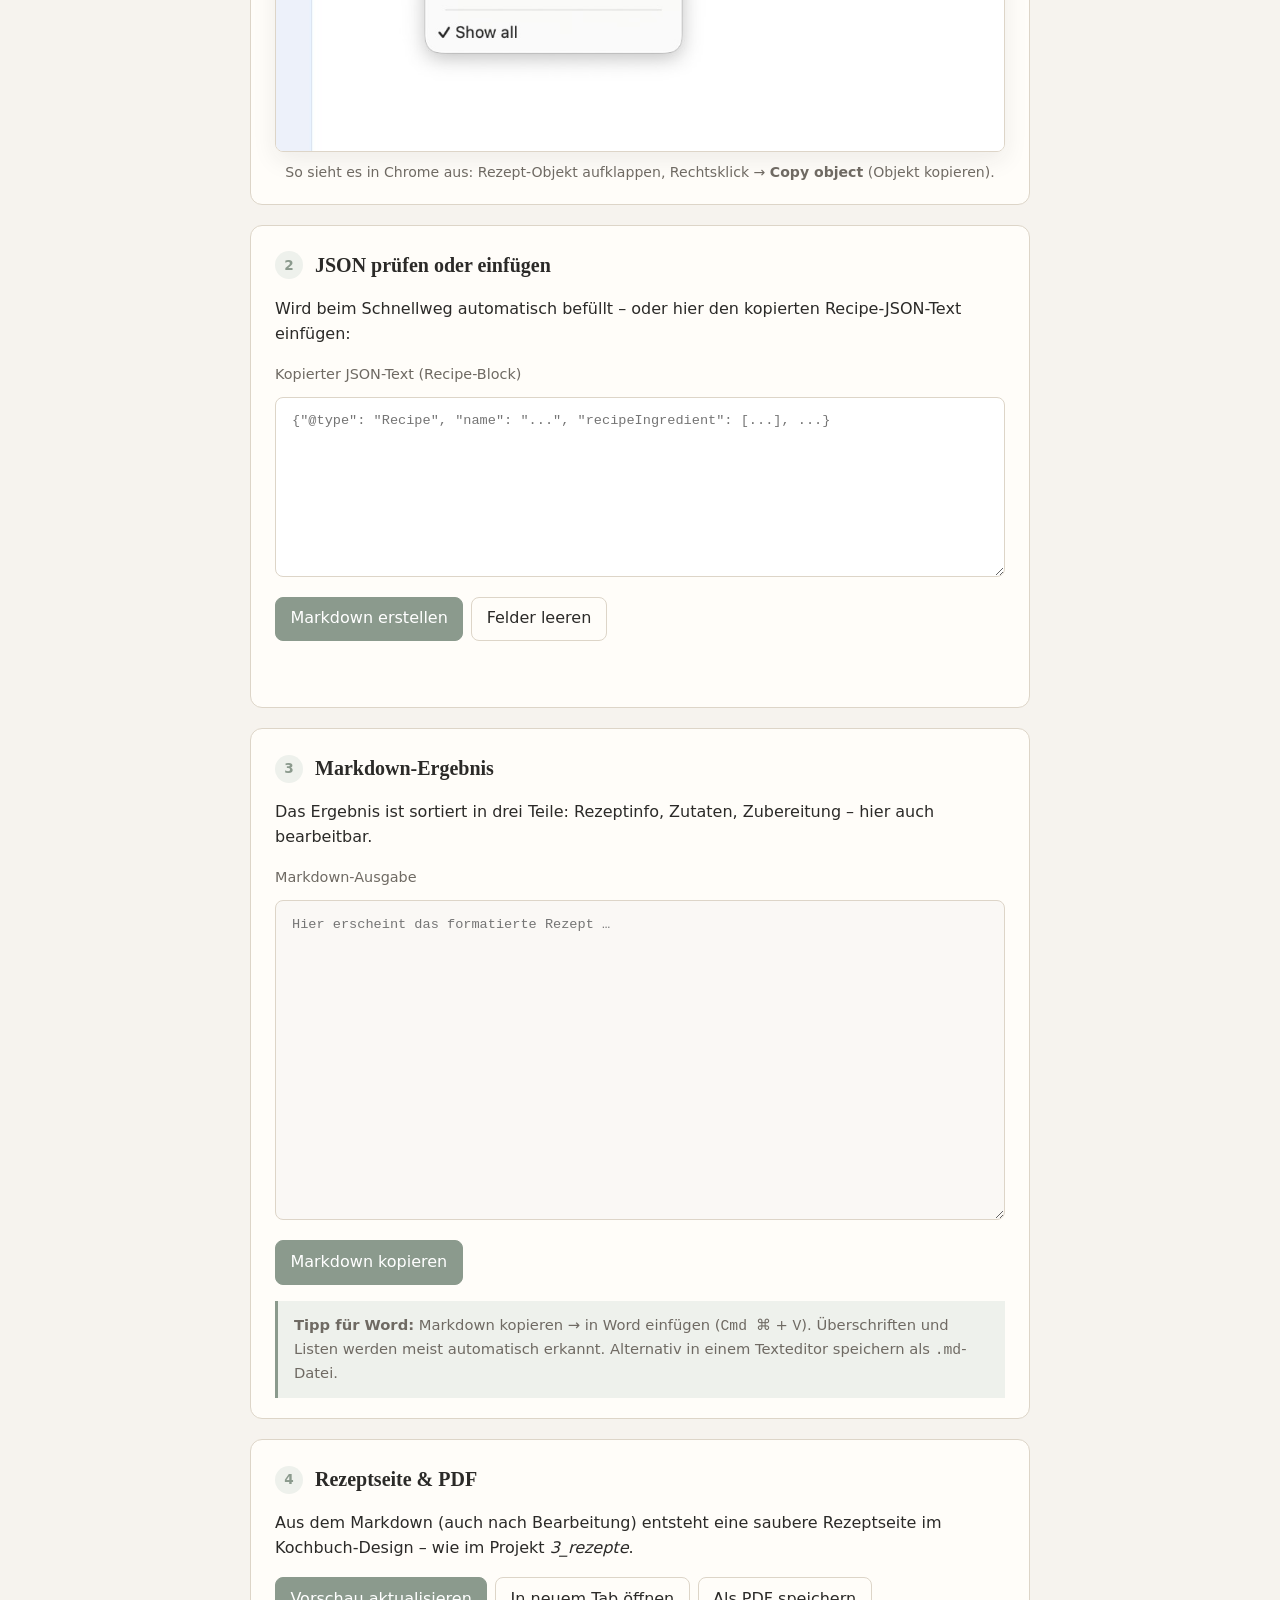
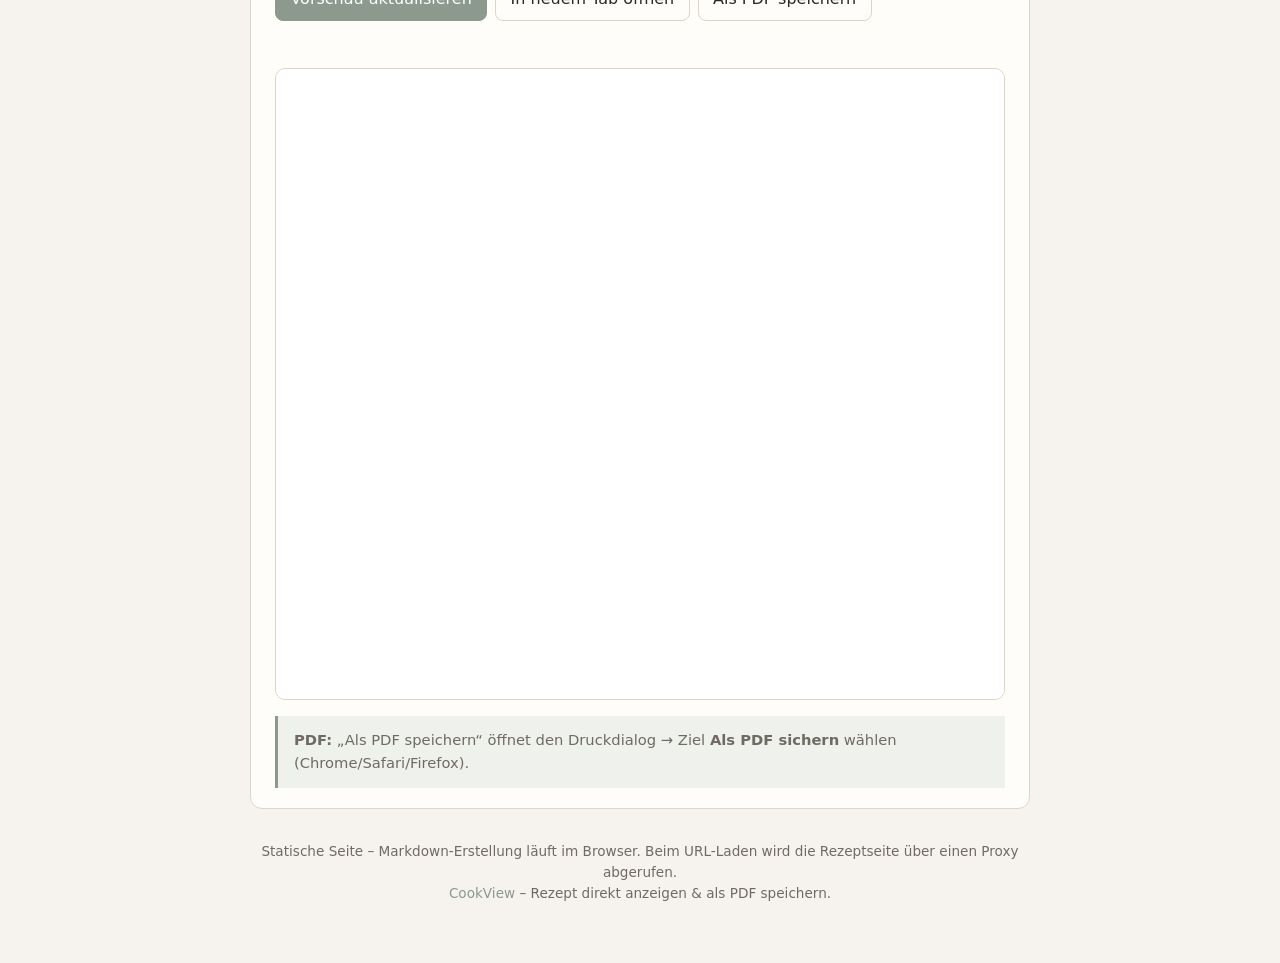
==== commit 95674a27: "CookView-Seite: URL zuerst, Rezeptansicht im Fokus. Neue cookview.html mit aufklappbarer manueller A" ====
--- a/index.html
+++ b/index.html
@@ -129,7 +129,7 @@
         <iframe
           id="preview-frame"
           title="Rezeptvorschau"
-          sandbox="allow-same-origin allow-modals"
+          sandbox="allow-same-origin allow-modals allow-scripts"
         ></iframe>
       </div>
       <div class="tip-box">
@@ -141,8 +141,10 @@
     <footer>
       Statische Seite – Markdown-Erstellung läuft im Browser. Beim URL-Laden wird die
       Rezeptseite über einen Proxy abgerufen.
+      <br><a href="cookview.html">CookView</a> – Rezept direkt anzeigen &amp; als PDF speichern.
     </footer>
   </div>
+  <script src="recipe-core.js"></script>
   <script src="preview.js"></script>
   <script src="app.js"></script>
 </body>
--- a/styles.css
+++ b/styles.css
@@ -288,6 +288,110 @@
   background: #fff;
 }
 
+#preview-frame {
+  display: block;
+  width: 100%;
+  min-height: 420px;
+  height: 70vh;
+  border: 0;
+  background: #fff;
+}
+
+.cookview-page .recipe-display-card h2 {
+  margin-bottom: 0.75rem;
+}
+
+.cookview-preview {
+  position: relative;
+  margin-top: 0;
+}
+
+.cookview-preview #preview-frame {
+  display: none;
+  min-height: 480px;
+  height: 75vh;
+}
+
+.cookview-preview #preview-frame.is-visible {
+  display: block;
+}
+
+.preview-empty {
+  display: flex;
+  align-items: center;
+  justify-content: center;
+  min-height: 280px;
+  padding: 2rem;
+  text-align: center;
+  color: var(--muted);
+  font-size: 0.95rem;
+}
+
+.preview-empty.is-hidden {
+  display: none;
+}
+
+.recipe-actions {
+  margin-top: 1rem;
+}
+
+.fallback-details {
+  background: var(--paper);
+  border: 1px solid var(--line);
+  border-radius: 12px;
+  margin-bottom: 1.25rem;
+  overflow: hidden;
+}
+
+.fallback-details summary {
+  cursor: pointer;
+  padding: 1rem 1.25rem;
+  font-family: Georgia, "Times New Roman", serif;
+  font-size: 1.05rem;
+  font-weight: 600;
+  list-style: none;
+}
+
+.fallback-details summary::-webkit-details-marker {
+  display: none;
+}
+
+.fallback-details summary::before {
+  content: "▸ ";
+  color: var(--accent);
+}
+
+.fallback-details[open] summary::before {
+  content: "▾ ";
+}
+
+.fallback-details[open] summary {
+  border-bottom: 1px solid var(--line);
+}
+
+.fallback-content {
+  padding: 0 1.25rem 1.25rem;
+}
+
+.fallback-step {
+  padding-top: 1.25rem;
+}
+
+.fallback-step h3 {
+  margin: 0 0 0.75rem;
+  font-family: Georgia, "Times New Roman", serif;
+  font-size: 1.05rem;
+}
+
+footer a {
+  color: var(--accent);
+  text-decoration: none;
+}
+
+footer a:hover {
+  text-decoration: underline;
+}
+
 footer {
   margin-top: 2rem;
   text-align: center;
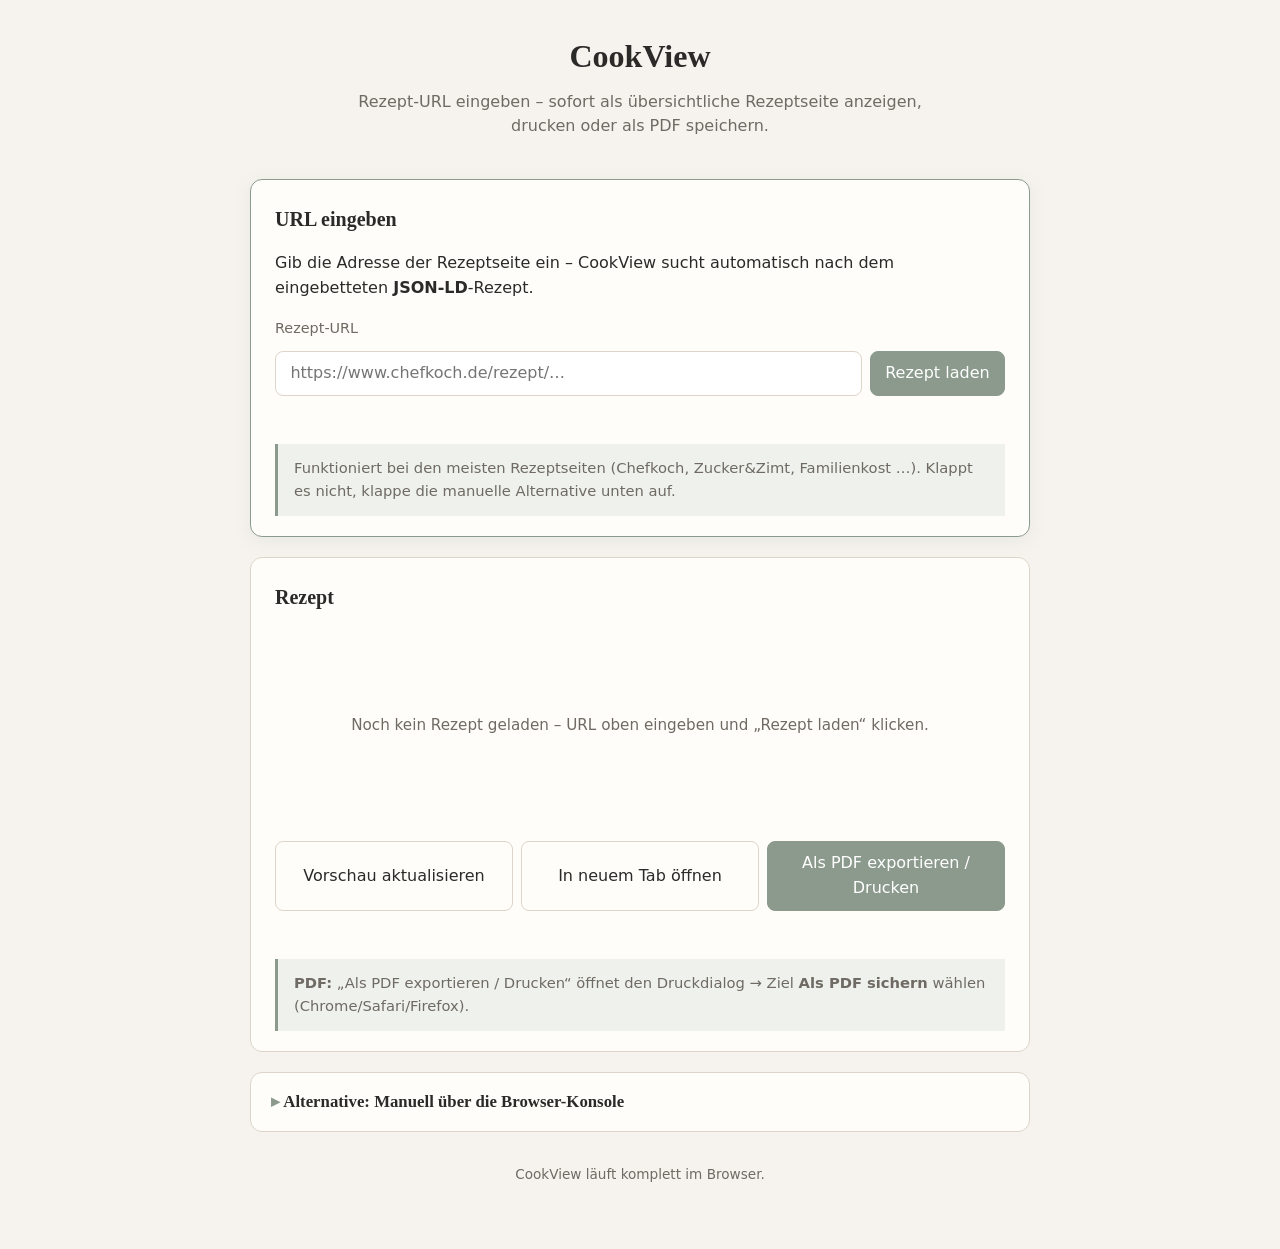
==== commit 1348c6de: "CookView als Startseite, Rezept-Backup nach backup.html. Footer-Link entfernt; alte cookview.html le" ====
--- a/index.html
+++ b/index.html
@@ -3,26 +3,25 @@
 <head>
   <meta charset="utf-8">
   <meta name="viewport" content="width=device-width, initial-scale=1">
-  <title>Rezept-Backup – JSON zu Markdown</title>
-  <meta name="description" content="Rezepte aus dem Browser als Markdown sichern – ohne Programmierkenntnisse.">
+  <title>CookView – Rezept anzeigen</title>
+  <meta name="description" content="Rezept-URL eingeben und als saubere Kochbuch-Seite anzeigen oder als PDF speichern.">
   <link rel="stylesheet" href="styles.css">
 </head>
-<body>
+<body class="cookview-page">
   <div class="page">
     <header>
-      <p class="kicker">Kochbuch für Papa · Notfall-Backup</p>
-      <h1>Rezept aus dem Browser sichern</h1>
+      <h1>CookView</h1>
       <p class="lead">
-        Rezept-URL eingeben und automatisch laden – oder im Notfall JSON manuell aus der
-        Browser-Konsole kopieren. Aus beiden Wegen wird lesbares Markdown erzeugt.
+        Rezept-URL eingeben – sofort als übersichtliche Rezeptseite anzeigen,
+        drucken oder als PDF speichern.
       </p>
     </header>
 
-    <section class="step-card step-card-highlight" aria-labelledby="step-quick-title">
-      <h2 id="step-quick-title"><span class="step-num">★</span> Schnellweg: URL eingeben</h2>
+    <section class="step-card step-card-highlight" aria-labelledby="url-title">
+      <h2 id="url-title">URL eingeben</h2>
       <p>
-        Gib die Adresse der Rezeptseite ein – die Seite sucht automatisch nach dem
-        eingebetteten <strong>JSON-LD</strong>-Rezept und füllt Schritt 2 für dich aus.
+        Gib die Adresse der Rezeptseite ein – CookView sucht automatisch nach dem
+        eingebetteten <strong>JSON-LD</strong>-Rezept.
       </p>
       <label for="url-input">Rezept-URL</label>
       <div class="url-row">
@@ -36,116 +35,109 @@
         <button type="button" class="primary" id="fetch-url-btn">Rezept laden</button>
       </div>
       <p id="url-status" class="status" role="status" aria-live="polite"></p>
+      <div id="url-loading" class="loading-indicator is-hidden" aria-hidden="true">
+        <span class="loading-spinner" aria-hidden="true"></span>
+        <span>Rezept wird geladen …</span>
+      </div>
       <div class="tip-box">
         Funktioniert bei den meisten Rezeptseiten (Chefkoch, Zucker&Zimt, Familienkost …).
-        Klappt es nicht, nutze unten die manuelle Methode. Beim Laden wird die Seite über
-        einen öffentlichen Proxy abgerufen – nur die URL, kein Login.
+        Klappt es nicht, klappe die manuelle Alternative unten auf.
       </div>
     </section>
 
-    <section class="step-card" aria-labelledby="step1-title">
-      <h2 id="step1-title"><span class="step-num">1</span> Manuell: JSON-LD aus der Konsole</h2>
-      <p class="step-note">Nur nötig, wenn der Schnellweg oben nicht funktioniert.</p>
-      <p>
-        Viele Rezeptseiten bieten strukturierte Daten im <strong>JSON-LD</strong>-Format.
-        Um diese zu importieren:
-      </p>
-      <ol>
-        <li>Öffne die Rezeptseite in deinem Browser.</li>
-        <li>
-          Öffne die Entwicklerkonsole:
-          <div class="browser-hint">
-            <div><strong>Chrome / Edge:</strong> <kbd>Cmd ⌘</kbd> + <kbd>Option ⌥</kbd> + <kbd>I</kbd> (macOS) oder <kbd>F12</kbd> (Windows)</div>
-            <div><strong>Firefox:</strong> <kbd>Cmd ⌘</kbd> + <kbd>Option ⌥</kbd> + <kbd>I</kbd> (macOS) oder <kbd>F12</kbd> (Windows)</div>
-          </div>
-        </li>
-        <li>Wechsle zum Tab <strong>Konsole</strong> / <strong>Console</strong>.</li>
-        <li>Führe folgenden Befehl aus (kopieren mit dem Button):</li>
-      </ol>
-      <pre class="code-block" id="console-cmd">[...document.querySelectorAll('script[type="application/ld+json"]')]
-  .map(s => s.textContent)
-  .map(t => { try { return JSON.parse(t) } catch { return t } })</pre>
-      <div class="copy-row">
-        <button type="button" id="copy-cmd-btn">Konsolen-Befehl kopieren</button>
+    <section class="step-card recipe-display-card" aria-labelledby="recipe-title">
+      <h2 id="recipe-title">Rezept</h2>
+      <div class="preview-frame-wrap cookview-preview">
+        <div id="preview-loading" class="preview-loading is-hidden" aria-hidden="true">
+          <span class="loading-spinner" aria-hidden="true"></span>
+          <span>Rezept wird aufbereitet …</span>
+        </div>
+        <div id="recipe-preview" class="recipe-inline-wrap is-hidden"></div>
+        <div id="preview-empty" class="preview-empty">
+          Noch kein Rezept geladen – URL oben eingeben und „Rezept laden“ klicken.
+        </div>
       </div>
-      <p style="margin-top: 1rem;">
-        In der Ausgabe den Teil mit <code>"@type": "Recipe"</code> suchen.
-        Mit <strong>Rechtsklick → Objekt kopieren</strong> (Chrome) bzw. den kompletten
-        <code>{ … }</code>-Block markieren und kopieren (Firefox).
-      </p>
-      <figure class="screenshot">
-        <img
-          src="images/konsole-kopieren.png"
-          alt="Chrome-Konsole: Rezept-Objekt aufklappen und per Rechtsklick „Copy object“ wählen"
-          loading="lazy"
-        >
-        <figcaption>
-          So sieht es in Chrome aus: Rezept-Objekt aufklappen, Rechtsklick →
-          <strong>Copy object</strong> (Objekt kopieren).
-        </figcaption>
-      </figure>
-    </section>
-
-    <section class="step-card" aria-labelledby="step2-title">
-      <h2 id="step2-title"><span class="step-num">2</span> JSON prüfen oder einfügen</h2>
-      <p>Wird beim Schnellweg automatisch befüllt – oder hier den kopierten Recipe-JSON-Text einfügen:</p>
-      <label for="json-input">Kopierter JSON-Text (Recipe-Block)</label>
-      <textarea id="json-input" placeholder='{"@type": "Recipe", "name": "...", "recipeIngredient": [...], ...}' spellcheck="false"></textarea>
-      <div class="copy-row" style="margin-top: 0.75rem;">
-        <button type="button" class="primary" id="convert-btn">Markdown erstellen</button>
-        <button type="button" id="clear-btn">Felder leeren</button>
-      </div>
-      <p id="status" class="status" role="status" aria-live="polite"></p>
-    </section>
-
-    <section class="step-card" aria-labelledby="step3-title">
-      <h2 id="step3-title"><span class="step-num">3</span> Markdown-Ergebnis</h2>
-      <p>Das Ergebnis ist sortiert in drei Teile: Rezeptinfo, Zutaten, Zubereitung – hier auch bearbeitbar.</p>
-      <label for="markdown-output">Markdown-Ausgabe</label>
-      <textarea id="markdown-output" class="output" placeholder="Hier erscheint das formatierte Rezept …" spellcheck="false"></textarea>
-      <div class="copy-row" style="margin-top: 0.75rem;">
-        <button type="button" class="primary" id="copy-md-btn">Markdown kopieren</button>
-      </div>
-      <div class="tip-box">
-        <strong>Tipp für Word:</strong> Markdown kopieren → in Word einfügen (<kbd>Cmd ⌘</kbd> + <kbd>V</kbd>).
-        Überschriften und Listen werden meist automatisch erkannt. Alternativ in einem
-        Texteditor speichern als <code>.md</code>-Datei.
-      </div>
-    </section>
-
-    <section class="step-card" aria-labelledby="step4-title">
-      <h2 id="step4-title"><span class="step-num">4</span> Rezeptseite &amp; PDF</h2>
-      <p>
-        Aus dem Markdown (auch nach Bearbeitung) entsteht eine saubere Rezeptseite im
-        Kochbuch-Design – wie im Projekt <em>3_rezepte</em>.
-      </p>
-      <div class="copy-row">
-        <button type="button" class="primary" id="preview-update-btn">Vorschau aktualisieren</button>
+      <div class="recipe-actions">
+        <button type="button" id="preview-update-btn">Vorschau aktualisieren</button>
         <button type="button" id="preview-tab-btn">In neuem Tab öffnen</button>
-        <button type="button" id="preview-pdf-btn">Als PDF speichern</button>
+        <button type="button" class="primary" id="preview-pdf-btn">Als PDF exportieren / Drucken</button>
       </div>
       <p id="preview-status" class="status" role="status" aria-live="polite"></p>
-      <div class="preview-frame-wrap">
-        <iframe
-          id="preview-frame"
-          title="Rezeptvorschau"
-          sandbox="allow-same-origin allow-modals allow-scripts"
-        ></iframe>
-      </div>
       <div class="tip-box">
-        <strong>PDF:</strong> „Als PDF speichern“ öffnet den Druckdialog → Ziel
+        <strong>PDF:</strong> „Als PDF exportieren / Drucken“ öffnet den Druckdialog → Ziel
         <strong>Als PDF sichern</strong> wählen (Chrome/Safari/Firefox).
       </div>
     </section>
 
+    <details class="fallback-details" id="fallback-details">
+      <summary>Alternative: Manuell über die Browser-Konsole</summary>
+      <div class="fallback-content">
+        <section class="fallback-step" aria-labelledby="fallback-step1">
+          <h3 id="fallback-step1">Schritt A – JSON-LD aus der Konsole kopieren</h3>
+          <p>
+            Viele Rezeptseiten bieten strukturierte Daten im <strong>JSON-LD</strong>-Format.
+          </p>
+          <ol>
+            <li>Öffne die Rezeptseite in deinem Browser.</li>
+            <li>
+              Öffne die Entwicklerkonsole:
+              <div class="browser-hint">
+                <div><strong>Chrome / Edge:</strong> <kbd>Cmd ⌘</kbd> + <kbd>Option ⌥</kbd> + <kbd>I</kbd> (macOS) oder <kbd>F12</kbd> (Windows)</div>
+                <div><strong>Firefox:</strong> <kbd>Cmd ⌘</kbd> + <kbd>Option ⌥</kbd> + <kbd>I</kbd> (macOS) oder <kbd>F12</kbd> (Windows)</div>
+              </div>
+            </li>
+            <li>Wechsle zum Tab <strong>Konsole</strong> / <strong>Console</strong>.</li>
+            <li>Führe folgenden Befehl aus:</li>
+          </ol>
+          <pre class="code-block" id="console-cmd">[...document.querySelectorAll('script[type="application/ld+json"]')]
+  .map(s => s.textContent)
+  .map(t => { try { return JSON.parse(t) } catch { return t } })</pre>
+          <div class="copy-row">
+            <button type="button" id="copy-cmd-btn">Konsolen-Befehl kopieren</button>
+          </div>
+          <p>
+            In der Ausgabe den Teil mit <code>"@type": "Recipe"</code> suchen und mit
+            <strong>Rechtsklick → Objekt kopieren</strong> (Chrome) kopieren.
+          </p>
+          <figure class="screenshot">
+            <img
+              src="images/konsole-kopieren.png"
+              alt="Chrome-Konsole: Rezept-Objekt per Rechtsklick „Copy object“ kopieren"
+              loading="lazy"
+            >
+            <figcaption>Rechtsklick → <strong>Copy object</strong></figcaption>
+          </figure>
+        </section>
+
+        <section class="fallback-step" aria-labelledby="fallback-step2">
+          <h3 id="fallback-step2">Schritt B – JSON einfügen</h3>
+          <label for="json-input">Kopierter JSON-Text (Recipe-Block)</label>
+          <textarea id="json-input" placeholder='{"@type": "Recipe", "name": "...", ...}' spellcheck="false"></textarea>
+          <div class="copy-row">
+            <button type="button" class="primary" id="convert-btn">Rezept anzeigen</button>
+            <button type="button" id="clear-btn">Felder leeren</button>
+          </div>
+          <p id="status" class="status" role="status" aria-live="polite"></p>
+        </section>
+
+        <section class="fallback-step" aria-labelledby="fallback-step3">
+          <h3 id="fallback-step3">Schritt C – Markdown bearbeiten (optional)</h3>
+          <p>Hier kannst du das Rezept nachbearbeiten – die Ansicht oben aktualisiert sich mit.</p>
+          <label for="markdown-output">Markdown</label>
+          <textarea id="markdown-output" class="output" placeholder="Wird automatisch erzeugt …" spellcheck="false"></textarea>
+          <div class="copy-row">
+            <button type="button" id="copy-md-btn">Markdown kopieren</button>
+          </div>
+        </section>
+      </div>
+    </details>
+
     <footer>
-      Statische Seite – Markdown-Erstellung läuft im Browser. Beim URL-Laden wird die
-      Rezeptseite über einen Proxy abgerufen.
-      <br><a href="cookview.html">CookView</a> – Rezept direkt anzeigen &amp; als PDF speichern.
+      CookView läuft komplett im Browser.
     </footer>
   </div>
   <script src="recipe-core.js"></script>
   <script src="preview.js"></script>
-  <script src="app.js"></script>
+  <script src="cookview.js"></script>
 </body>
 </html>
--- a/styles.css
+++ b/styles.css
@@ -301,9 +301,226 @@
   margin-bottom: 0.75rem;
 }
 
+.cookview-preview.preview-frame-wrap {
+  margin-top: 0;
+  border: none;
+  border-radius: 0;
+  background: transparent;
+  min-height: auto;
+  overflow: visible;
+}
+
 .cookview-preview {
   position: relative;
   margin-top: 0;
+  overflow: visible;
+  min-height: auto;
+}
+
+.loading-indicator,
+.preview-loading {
+  display: inline-flex;
+  align-items: center;
+  gap: 0.65rem;
+  margin-top: 0.75rem;
+  color: var(--muted);
+  font-size: 0.92rem;
+}
+
+.preview-loading {
+  display: flex;
+  justify-content: center;
+  align-items: center;
+  min-height: 200px;
+  margin-top: 0;
+}
+
+.loading-spinner {
+  width: 1.15rem;
+  height: 1.15rem;
+  border: 2px solid var(--line);
+  border-top-color: var(--accent);
+  border-radius: 50%;
+  animation: spin 0.8s linear infinite;
+  flex-shrink: 0;
+}
+
+@keyframes spin {
+  to { transform: rotate(360deg); }
+}
+
+.is-hidden {
+  display: none !important;
+}
+
+.recipe-inline-wrap {
+  padding: 0.25rem 0;
+}
+
+.recipe-inline-wrap .recipe {
+  display: flex;
+  flex-direction: column;
+  gap: 1.25rem;
+  background: transparent;
+  border: none;
+  border-radius: 0;
+  padding: 0;
+}
+
+.recipe-inline-wrap .recipe-header {
+  border-bottom: 1px solid var(--line);
+  padding-bottom: 0.85rem;
+}
+
+.recipe-inline-wrap .recipe-header h1 {
+  font-family: Georgia, "Times New Roman", serif;
+  font-size: 1.75rem;
+  margin: 0 0 0.35rem;
+  line-height: 1.15;
+}
+
+.recipe-inline-wrap .recipe-description {
+  color: var(--muted);
+  margin: 0 0 0.65rem;
+}
+
+.recipe-inline-wrap .recipe-meta {
+  display: flex;
+  flex-wrap: wrap;
+  gap: 0.45rem 1rem;
+  margin: 0;
+}
+
+.recipe-inline-wrap .recipe-meta div {
+  display: flex;
+  gap: 0.3rem;
+  align-items: baseline;
+}
+
+.recipe-inline-wrap .recipe-meta dt {
+  font-size: 0.68rem;
+  letter-spacing: 0.08em;
+  text-transform: uppercase;
+  color: var(--muted);
+}
+
+.recipe-inline-wrap .recipe-meta dd {
+  margin: 0;
+  font-weight: 500;
+}
+
+.recipe-inline-wrap .recipe-body {
+  display: grid;
+  grid-template-columns: minmax(160px, 220px) 1fr;
+  gap: 1.25rem;
+  align-items: start;
+}
+
+.recipe-inline-wrap .ingredients h2,
+.recipe-inline-wrap .steps h2,
+.recipe-inline-wrap .recipe-notes h2 {
+  font-family: Georgia, "Times New Roman", serif;
+  font-size: 1.15rem;
+  margin: 0 0 0.55rem;
+}
+
+.recipe-inline-wrap .ingredients ul,
+.recipe-inline-wrap .steps ol {
+  margin: 0;
+  padding-left: 1.1rem;
+}
+
+.recipe-inline-wrap .ingredients li,
+.recipe-inline-wrap .steps li {
+  margin-bottom: 0.3rem;
+}
+
+.recipe-inline-wrap .recipe-notes {
+  border-top: 1px solid var(--line);
+  padding-top: 0.75rem;
+}
+
+.recipe-inline-wrap .recipe-notes p,
+.recipe-inline-wrap .recipe-source {
+  margin: 0;
+  color: var(--muted);
+  font-size: 0.85rem;
+}
+
+.recipe-inline-wrap .recipe-source {
+  word-break: break-all;
+}
+
+.portion-stepper {
+  display: inline-flex;
+  align-items: center;
+  gap: 0.35rem;
+}
+
+.portion-btn {
+  width: 2rem;
+  height: 2rem;
+  padding: 0;
+  display: inline-flex;
+  align-items: center;
+  justify-content: center;
+  font-size: 1.1rem;
+  line-height: 1;
+}
+
+.portion-input {
+  width: 3.5rem;
+  padding: 0.4rem 0.45rem;
+  border: 1px solid var(--line);
+  border-radius: 8px;
+  font: inherit;
+  text-align: center;
+  background: #fff;
+}
+
+.portion-input::-webkit-outer-spin-button,
+.portion-input::-webkit-inner-spin-button {
+  -webkit-appearance: none;
+  margin: 0;
+}
+
+.portion-input[type="number"] {
+  -moz-appearance: textfield;
+  appearance: textfield;
+}
+
+.cookview-preview .preview-empty {
+  display: flex;
+  align-items: center;
+  justify-content: center;
+  min-height: 200px;
+  padding: 2rem;
+  text-align: center;
+  color: var(--muted);
+  font-size: 0.95rem;
+}
+
+.recipe-actions {
+  display: grid;
+  grid-template-columns: repeat(3, minmax(0, 1fr));
+  gap: 0.5rem;
+  margin-top: 1rem;
+}
+
+.recipe-actions button {
+  width: 100%;
+  min-height: 2.75rem;
+  padding: 0.55rem 0.75rem;
+}
+
+@media (max-width: 720px) {
+  .recipe-inline-wrap .recipe-body {
+    grid-template-columns: 1fr;
+  }
+
+  .recipe-actions {
+    grid-template-columns: 1fr;
+  }
 }
 
 .cookview-preview #preview-frame {
@@ -329,10 +546,6 @@
 
 .preview-empty.is-hidden {
   display: none;
-}
-
-.recipe-actions {
-  margin-top: 1rem;
 }
 
 .fallback-details {
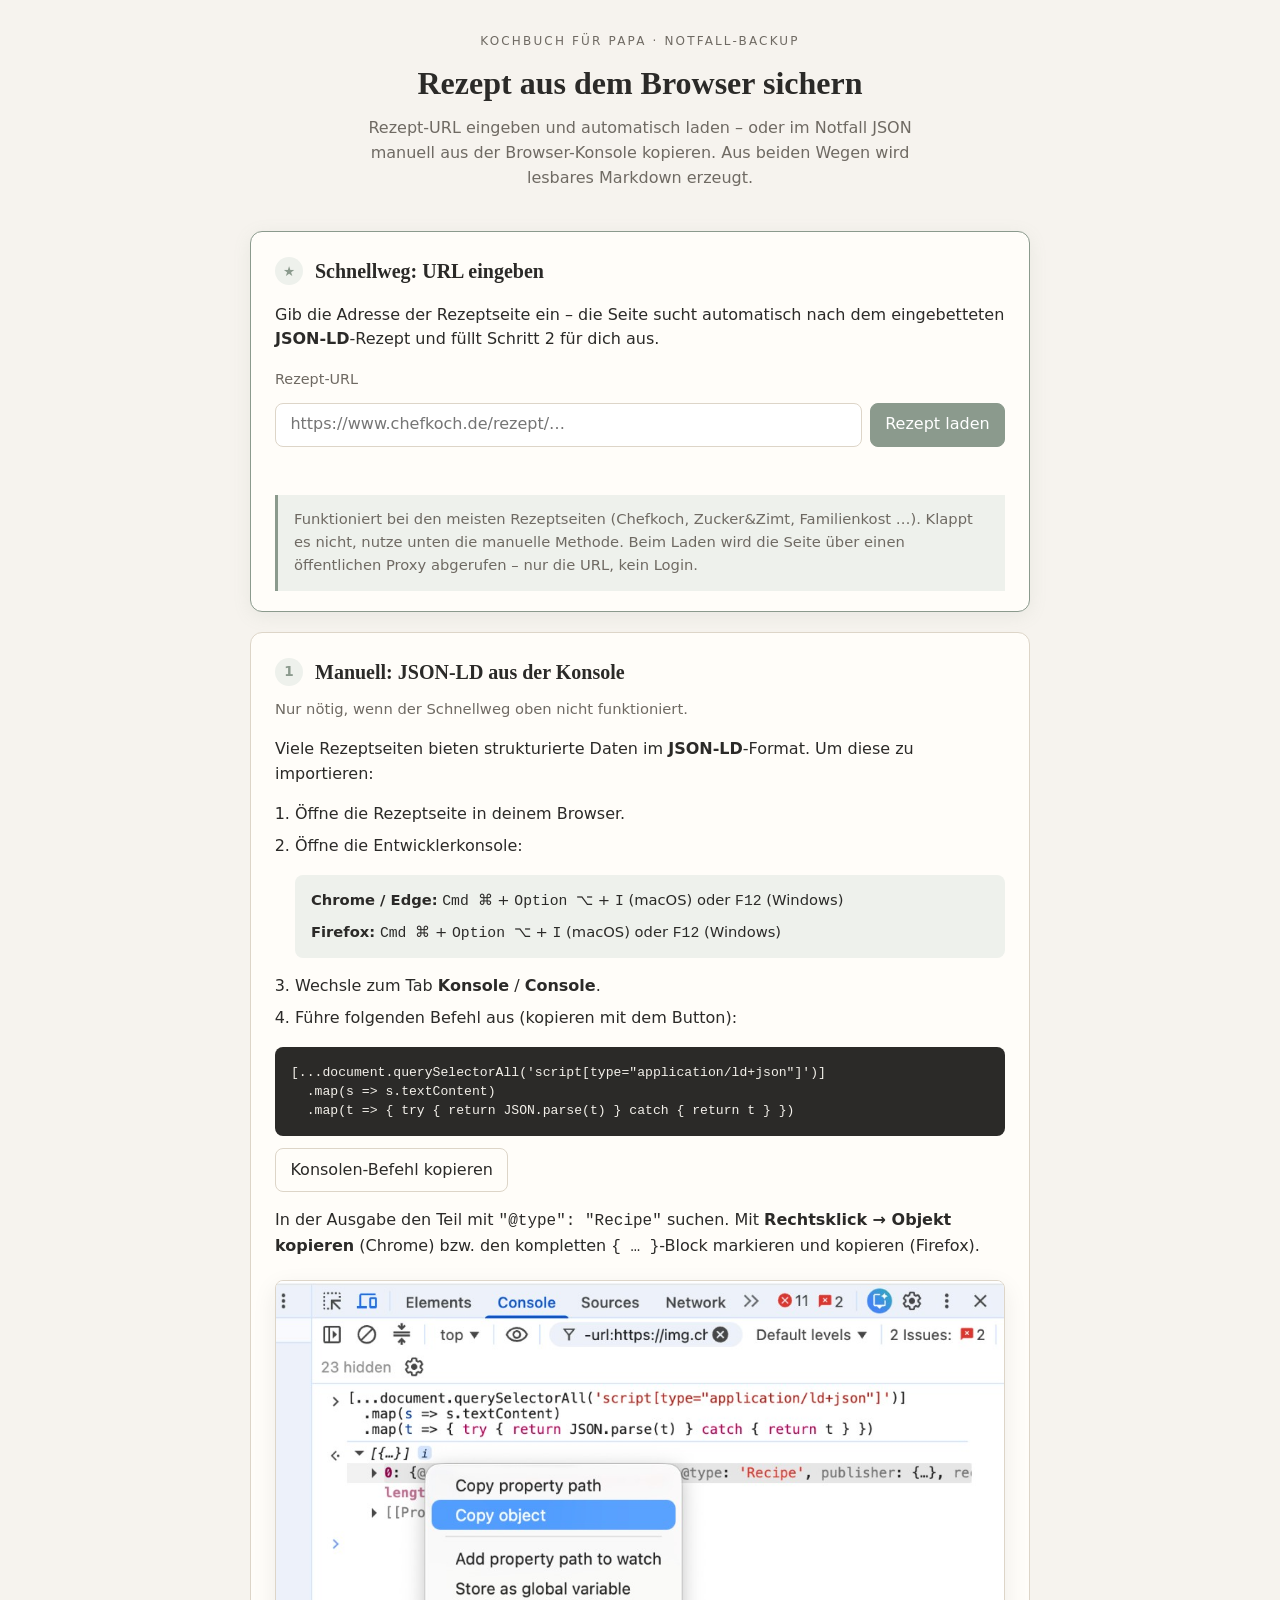
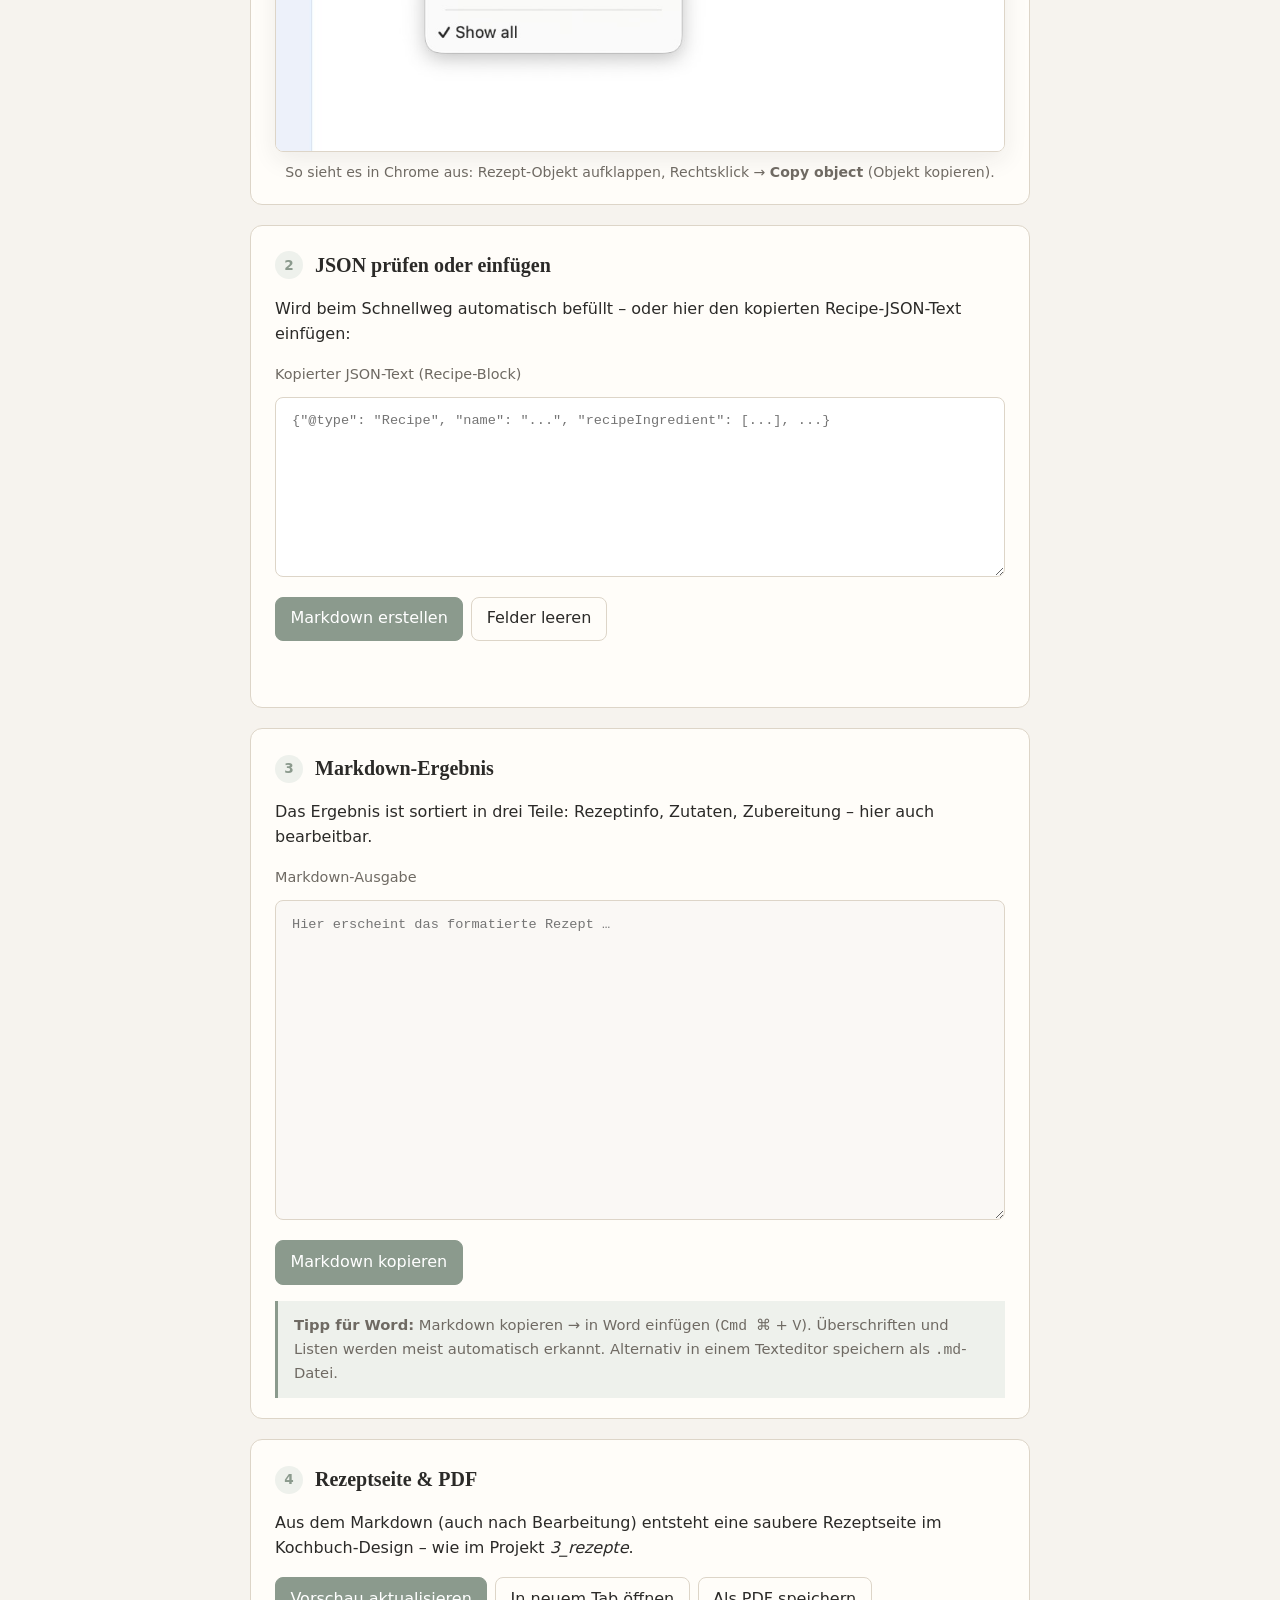
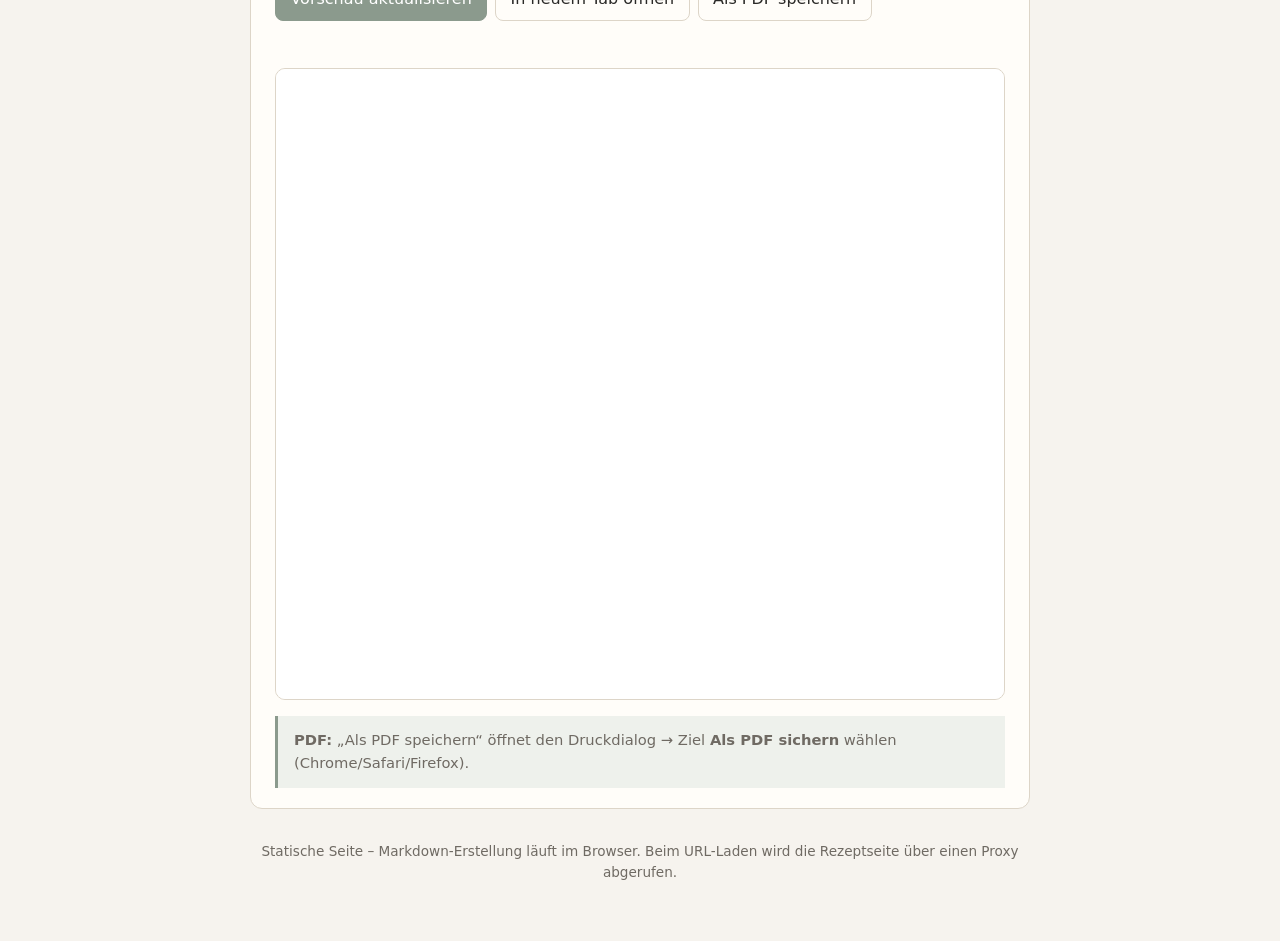
==== commit f43cc4ca: "Nur noch Rezept-Backup – CookView liegt im cookview-Repo. Startseite unter /rezeptbuch-backup/, getr" ====
--- a/index.html
+++ b/index.html
@@ -3,25 +3,26 @@
 <head>
   <meta charset="utf-8">
   <meta name="viewport" content="width=device-width, initial-scale=1">
-  <title>CookView – Rezept anzeigen</title>
-  <meta name="description" content="Rezept-URL eingeben und als saubere Kochbuch-Seite anzeigen oder als PDF speichern.">
+  <title>Rezept-Backup – JSON zu Markdown</title>
+  <meta name="description" content="Rezepte aus dem Browser als Markdown sichern – ohne Programmierkenntnisse.">
   <link rel="stylesheet" href="styles.css">
 </head>
-<body class="cookview-page">
+<body>
   <div class="page">
     <header>
-      <h1>CookView</h1>
+      <p class="kicker">Kochbuch für Papa · Notfall-Backup</p>
+      <h1>Rezept aus dem Browser sichern</h1>
       <p class="lead">
-        Rezept-URL eingeben – sofort als übersichtliche Rezeptseite anzeigen,
-        drucken oder als PDF speichern.
+        Rezept-URL eingeben und automatisch laden – oder im Notfall JSON manuell aus der
+        Browser-Konsole kopieren. Aus beiden Wegen wird lesbares Markdown erzeugt.
       </p>
     </header>
 
-    <section class="step-card step-card-highlight" aria-labelledby="url-title">
-      <h2 id="url-title">URL eingeben</h2>
+    <section class="step-card step-card-highlight" aria-labelledby="step-quick-title">
+      <h2 id="step-quick-title"><span class="step-num">★</span> Schnellweg: URL eingeben</h2>
       <p>
-        Gib die Adresse der Rezeptseite ein – CookView sucht automatisch nach dem
-        eingebetteten <strong>JSON-LD</strong>-Rezept.
+        Gib die Adresse der Rezeptseite ein – die Seite sucht automatisch nach dem
+        eingebetteten <strong>JSON-LD</strong>-Rezept und füllt Schritt 2 für dich aus.
       </p>
       <label for="url-input">Rezept-URL</label>
       <div class="url-row">
@@ -35,109 +36,115 @@
         <button type="button" class="primary" id="fetch-url-btn">Rezept laden</button>
       </div>
       <p id="url-status" class="status" role="status" aria-live="polite"></p>
-      <div id="url-loading" class="loading-indicator is-hidden" aria-hidden="true">
-        <span class="loading-spinner" aria-hidden="true"></span>
-        <span>Rezept wird geladen …</span>
-      </div>
       <div class="tip-box">
         Funktioniert bei den meisten Rezeptseiten (Chefkoch, Zucker&Zimt, Familienkost …).
-        Klappt es nicht, klappe die manuelle Alternative unten auf.
+        Klappt es nicht, nutze unten die manuelle Methode. Beim Laden wird die Seite über
+        einen öffentlichen Proxy abgerufen – nur die URL, kein Login.
       </div>
     </section>
 
-    <section class="step-card recipe-display-card" aria-labelledby="recipe-title">
-      <h2 id="recipe-title">Rezept</h2>
-      <div class="preview-frame-wrap cookview-preview">
-        <div id="preview-loading" class="preview-loading is-hidden" aria-hidden="true">
-          <span class="loading-spinner" aria-hidden="true"></span>
-          <span>Rezept wird aufbereitet …</span>
-        </div>
-        <div id="recipe-preview" class="recipe-inline-wrap is-hidden"></div>
-        <div id="preview-empty" class="preview-empty">
-          Noch kein Rezept geladen – URL oben eingeben und „Rezept laden“ klicken.
-        </div>
+    <section class="step-card" aria-labelledby="step1-title">
+      <h2 id="step1-title"><span class="step-num">1</span> Manuell: JSON-LD aus der Konsole</h2>
+      <p class="step-note">Nur nötig, wenn der Schnellweg oben nicht funktioniert.</p>
+      <p>
+        Viele Rezeptseiten bieten strukturierte Daten im <strong>JSON-LD</strong>-Format.
+        Um diese zu importieren:
+      </p>
+      <ol>
+        <li>Öffne die Rezeptseite in deinem Browser.</li>
+        <li>
+          Öffne die Entwicklerkonsole:
+          <div class="browser-hint">
+            <div><strong>Chrome / Edge:</strong> <kbd>Cmd ⌘</kbd> + <kbd>Option ⌥</kbd> + <kbd>I</kbd> (macOS) oder <kbd>F12</kbd> (Windows)</div>
+            <div><strong>Firefox:</strong> <kbd>Cmd ⌘</kbd> + <kbd>Option ⌥</kbd> + <kbd>I</kbd> (macOS) oder <kbd>F12</kbd> (Windows)</div>
+          </div>
+        </li>
+        <li>Wechsle zum Tab <strong>Konsole</strong> / <strong>Console</strong>.</li>
+        <li>Führe folgenden Befehl aus (kopieren mit dem Button):</li>
+      </ol>
+      <pre class="code-block" id="console-cmd">[...document.querySelectorAll('script[type="application/ld+json"]')]
+  .map(s => s.textContent)
+  .map(t => { try { return JSON.parse(t) } catch { return t } })</pre>
+      <div class="copy-row">
+        <button type="button" id="copy-cmd-btn">Konsolen-Befehl kopieren</button>
       </div>
-      <div class="recipe-actions">
-        <button type="button" id="preview-update-btn">Vorschau aktualisieren</button>
+      <p style="margin-top: 1rem;">
+        In der Ausgabe den Teil mit <code>"@type": "Recipe"</code> suchen.
+        Mit <strong>Rechtsklick → Objekt kopieren</strong> (Chrome) bzw. den kompletten
+        <code>{ … }</code>-Block markieren und kopieren (Firefox).
+      </p>
+      <figure class="screenshot">
+        <img
+          src="images/konsole-kopieren.png"
+          alt="Chrome-Konsole: Rezept-Objekt aufklappen und per Rechtsklick „Copy object“ wählen"
+          loading="lazy"
+        >
+        <figcaption>
+          So sieht es in Chrome aus: Rezept-Objekt aufklappen, Rechtsklick →
+          <strong>Copy object</strong> (Objekt kopieren).
+        </figcaption>
+      </figure>
+    </section>
+
+    <section class="step-card" aria-labelledby="step2-title">
+      <h2 id="step2-title"><span class="step-num">2</span> JSON prüfen oder einfügen</h2>
+      <p>Wird beim Schnellweg automatisch befüllt – oder hier den kopierten Recipe-JSON-Text einfügen:</p>
+      <label for="json-input">Kopierter JSON-Text (Recipe-Block)</label>
+      <textarea id="json-input" placeholder='{"@type": "Recipe", "name": "...", "recipeIngredient": [...], ...}' spellcheck="false"></textarea>
+      <div class="copy-row" style="margin-top: 0.75rem;">
+        <button type="button" class="primary" id="convert-btn">Markdown erstellen</button>
+        <button type="button" id="clear-btn">Felder leeren</button>
+      </div>
+      <p id="status" class="status" role="status" aria-live="polite"></p>
+    </section>
+
+    <section class="step-card" aria-labelledby="step3-title">
+      <h2 id="step3-title"><span class="step-num">3</span> Markdown-Ergebnis</h2>
+      <p>Das Ergebnis ist sortiert in drei Teile: Rezeptinfo, Zutaten, Zubereitung – hier auch bearbeitbar.</p>
+      <label for="markdown-output">Markdown-Ausgabe</label>
+      <textarea id="markdown-output" class="output" placeholder="Hier erscheint das formatierte Rezept …" spellcheck="false"></textarea>
+      <div class="copy-row" style="margin-top: 0.75rem;">
+        <button type="button" class="primary" id="copy-md-btn">Markdown kopieren</button>
+      </div>
+      <div class="tip-box">
+        <strong>Tipp für Word:</strong> Markdown kopieren → in Word einfügen (<kbd>Cmd ⌘</kbd> + <kbd>V</kbd>).
+        Überschriften und Listen werden meist automatisch erkannt. Alternativ in einem
+        Texteditor speichern als <code>.md</code>-Datei.
+      </div>
+    </section>
+
+    <section class="step-card" aria-labelledby="step4-title">
+      <h2 id="step4-title"><span class="step-num">4</span> Rezeptseite &amp; PDF</h2>
+      <p>
+        Aus dem Markdown (auch nach Bearbeitung) entsteht eine saubere Rezeptseite im
+        Kochbuch-Design – wie im Projekt <em>3_rezepte</em>.
+      </p>
+      <div class="copy-row">
+        <button type="button" class="primary" id="preview-update-btn">Vorschau aktualisieren</button>
         <button type="button" id="preview-tab-btn">In neuem Tab öffnen</button>
-        <button type="button" class="primary" id="preview-pdf-btn">Als PDF exportieren / Drucken</button>
+        <button type="button" id="preview-pdf-btn">Als PDF speichern</button>
       </div>
       <p id="preview-status" class="status" role="status" aria-live="polite"></p>
+      <div class="preview-frame-wrap">
+        <iframe
+          id="preview-frame"
+          title="Rezeptvorschau"
+          sandbox="allow-same-origin allow-modals allow-scripts"
+        ></iframe>
+      </div>
       <div class="tip-box">
-        <strong>PDF:</strong> „Als PDF exportieren / Drucken“ öffnet den Druckdialog → Ziel
+        <strong>PDF:</strong> „Als PDF speichern“ öffnet den Druckdialog → Ziel
         <strong>Als PDF sichern</strong> wählen (Chrome/Safari/Firefox).
       </div>
     </section>
 
-    <details class="fallback-details" id="fallback-details">
-      <summary>Alternative: Manuell über die Browser-Konsole</summary>
-      <div class="fallback-content">
-        <section class="fallback-step" aria-labelledby="fallback-step1">
-          <h3 id="fallback-step1">Schritt A – JSON-LD aus der Konsole kopieren</h3>
-          <p>
-            Viele Rezeptseiten bieten strukturierte Daten im <strong>JSON-LD</strong>-Format.
-          </p>
-          <ol>
-            <li>Öffne die Rezeptseite in deinem Browser.</li>
-            <li>
-              Öffne die Entwicklerkonsole:
-              <div class="browser-hint">
-                <div><strong>Chrome / Edge:</strong> <kbd>Cmd ⌘</kbd> + <kbd>Option ⌥</kbd> + <kbd>I</kbd> (macOS) oder <kbd>F12</kbd> (Windows)</div>
-                <div><strong>Firefox:</strong> <kbd>Cmd ⌘</kbd> + <kbd>Option ⌥</kbd> + <kbd>I</kbd> (macOS) oder <kbd>F12</kbd> (Windows)</div>
-              </div>
-            </li>
-            <li>Wechsle zum Tab <strong>Konsole</strong> / <strong>Console</strong>.</li>
-            <li>Führe folgenden Befehl aus:</li>
-          </ol>
-          <pre class="code-block" id="console-cmd">[...document.querySelectorAll('script[type="application/ld+json"]')]
-  .map(s => s.textContent)
-  .map(t => { try { return JSON.parse(t) } catch { return t } })</pre>
-          <div class="copy-row">
-            <button type="button" id="copy-cmd-btn">Konsolen-Befehl kopieren</button>
-          </div>
-          <p>
-            In der Ausgabe den Teil mit <code>"@type": "Recipe"</code> suchen und mit
-            <strong>Rechtsklick → Objekt kopieren</strong> (Chrome) kopieren.
-          </p>
-          <figure class="screenshot">
-            <img
-              src="images/konsole-kopieren.png"
-              alt="Chrome-Konsole: Rezept-Objekt per Rechtsklick „Copy object“ kopieren"
-              loading="lazy"
-            >
-            <figcaption>Rechtsklick → <strong>Copy object</strong></figcaption>
-          </figure>
-        </section>
-
-        <section class="fallback-step" aria-labelledby="fallback-step2">
-          <h3 id="fallback-step2">Schritt B – JSON einfügen</h3>
-          <label for="json-input">Kopierter JSON-Text (Recipe-Block)</label>
-          <textarea id="json-input" placeholder='{"@type": "Recipe", "name": "...", ...}' spellcheck="false"></textarea>
-          <div class="copy-row">
-            <button type="button" class="primary" id="convert-btn">Rezept anzeigen</button>
-            <button type="button" id="clear-btn">Felder leeren</button>
-          </div>
-          <p id="status" class="status" role="status" aria-live="polite"></p>
-        </section>
-
-        <section class="fallback-step" aria-labelledby="fallback-step3">
-          <h3 id="fallback-step3">Schritt C – Markdown bearbeiten (optional)</h3>
-          <p>Hier kannst du das Rezept nachbearbeiten – die Ansicht oben aktualisiert sich mit.</p>
-          <label for="markdown-output">Markdown</label>
-          <textarea id="markdown-output" class="output" placeholder="Wird automatisch erzeugt …" spellcheck="false"></textarea>
-          <div class="copy-row">
-            <button type="button" id="copy-md-btn">Markdown kopieren</button>
-          </div>
-        </section>
-      </div>
-    </details>
-
     <footer>
-      CookView läuft komplett im Browser.
+      Statische Seite – Markdown-Erstellung läuft im Browser. Beim URL-Laden wird die
+      Rezeptseite über einen Proxy abgerufen.
     </footer>
   </div>
   <script src="recipe-core.js"></script>
   <script src="preview.js"></script>
-  <script src="cookview.js"></script>
+  <script src="app.js"></script>
 </body>
 </html>
